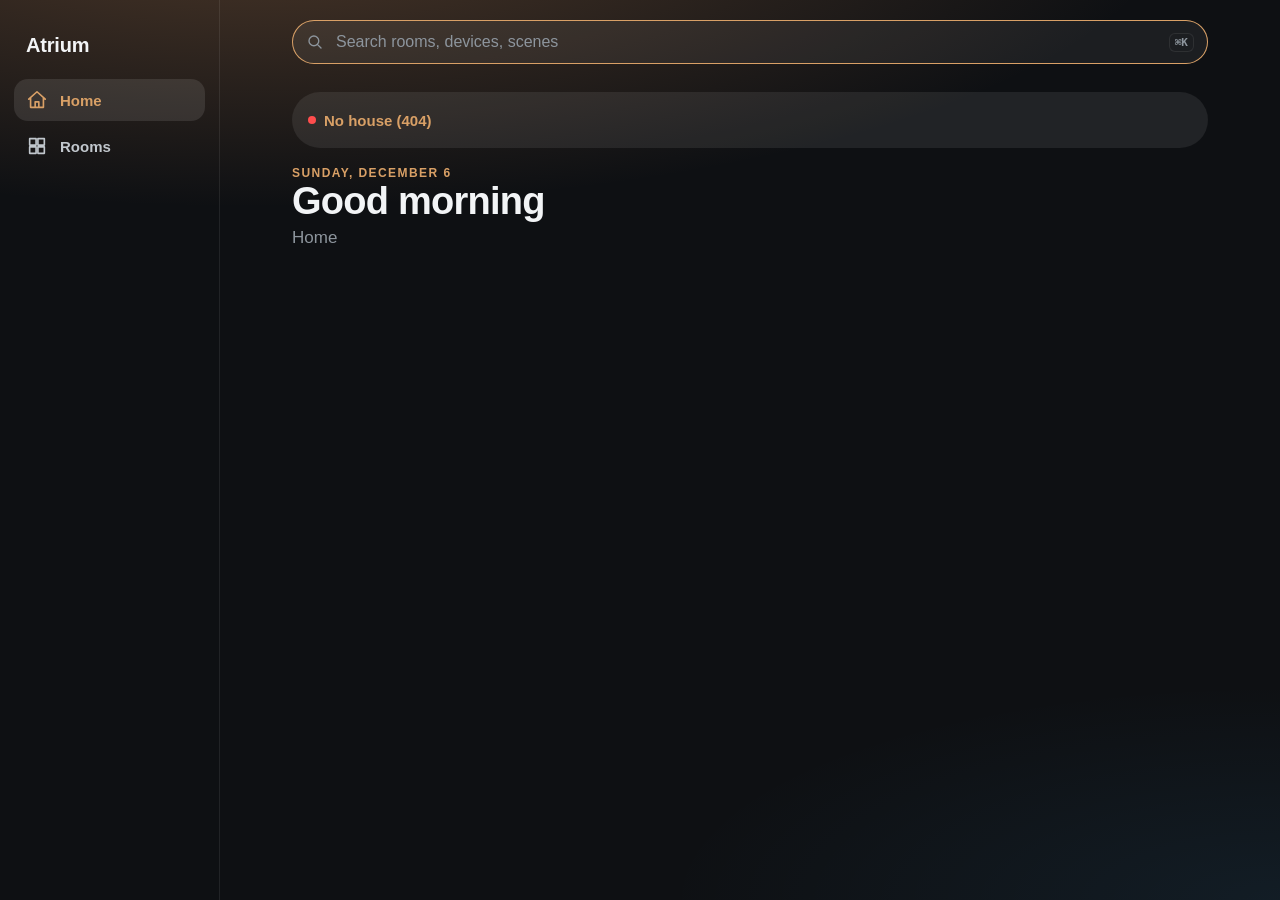
==== atrium/web/index.html @ 802d62e6 "Atrium add-on 0.9.46 (atrium@e080734)" ====
<!doctype html>
<html lang="en">
  <head>
    <meta charset="UTF-8" />
    <meta name="viewport" content="width=device-width, initial-scale=1, viewport-fit=cover" />
    <title>Atrium</title>
    <meta name="theme-color" content="#0e1013" />
    <meta name="apple-mobile-web-app-capable" content="yes" />
    <script type="module" crossorigin src="./assets/app-CVqJvFMf.js"></script>
    <link rel="modulepreload" crossorigin href="./assets/Health-BAhv1OM5.js">
    <link rel="stylesheet" crossorigin href="./assets/Health-C3iXtx10.css">
  </head>
  <body>
    <div id="root"></div>
  </body>
</html>
---- atrium/web/assets/Health-C3iXtx10.css ----
:root{--amber:#d9a066;--amber-light:#f3d2a8;--amber-ink:#2b1a0a;--wood:#b47a4e;--heat:#ff8a3d;--cool:#45b4ff;--alert:#ff4d4d;--ok:#6fd39a;--solar:#ffd76a;--sky:#8fd0ff;--ink:#f2f4f6;--ink2:#c1c7cd;--ink3:#8d959d;--ground:#0e1013;--paper:#f4f1ec;--paper-ink:#1b1d21;--surface:#ffffff0f;--surface-2:#ffffff1a;--line:#ffffff14;--tile-radius:22px;--card-radius:26px;--tile-h:74px;--gap:12px;--font:-apple-system, BlinkMacSystemFont, "SF Pro Text", "Segoe UI", Roboto, Helvetica, Arial, sans-serif;--lightningcss-light: ;--lightningcss-dark:initial;color-scheme:dark}*{box-sizing:border-box}html,body,#root{min-height:100%;margin:0}body{font-family:var(--font);color:var(--ink);background:var(--ground);-webkit-font-smoothing:antialiased;-webkit-tap-highlight-color:transparent;overscroll-behavior-y:none}button{font:inherit;color:inherit;cursor:pointer;background:0 0;border:0;padding:0}a{color:inherit;text-decoration:none}.app{background:radial-gradient(120% 55% at 20% -10%, #b47a4e61, transparent 60%), radial-gradient(80% 40% at 100% 100%, #45b4ff14, transparent 60%), var(--ground);min-height:100dvh}.screen{max-width:720px;margin:0 auto;padding:18px 16px 110px}@media (width>=900px){.app{grid-template-columns:220px 1fr;display:grid}.screen{max-width:980px;padding:28px 32px 48px}}.tabs{z-index:10;-webkit-backdrop-filter:blur(24px)saturate(1.4);background:#1e2024c7;border-radius:40px;gap:2px;padding:6px;display:flex;position:fixed;bottom:14px;left:50%;transform:translate(-50%);box-shadow:0 10px 40px #00000073,inset 0 0 0 1px #ffffff14}.tab{width:66px;color:var(--ink2);border-radius:30px;flex-direction:column;align-items:center;gap:3px;padding:8px 0 6px;font-size:11px;font-weight:600;display:flex}.tab.on{color:var(--amber);background:#ffffff1a}.side{display:none}@media (width>=900px){.tabs{display:none}.side{border-right:1px solid var(--line);flex-direction:column;gap:4px;height:100dvh;padding:28px 14px;display:flex;position:sticky;top:0}.side .brand{letter-spacing:-.01em;flex-direction:column;gap:2px;padding:6px 12px 18px;font-size:20px;font-weight:700;display:flex}.side .brand small{color:var(--ink3);letter-spacing:.02em;font-size:12px;font-weight:600}.side .tab{border-radius:14px;flex-direction:row;justify-content:flex-start;gap:12px;width:auto;padding:10px 12px;font-size:15px}}h1{letter-spacing:-.02em;margin:6px 0 4px;font-size:34px;font-weight:800}h1.greeting{margin:2px 0 6px;font-size:38px;line-height:1.05}.eyebrow{color:var(--amber);letter-spacing:.12em;text-transform:uppercase;font-size:12px;font-weight:700}.sub{color:var(--ink3);font-size:17px}.section{margin-top:28px}.section-h{justify-content:space-between;align-items:baseline;margin:0 0 12px;display:flex}.section-h h2{letter-spacing:-.01em;margin:0;font-size:22px;font-weight:700}.section-h .right{color:var(--amber);font-size:15px;font-weight:600}.mono{font-variant-numeric:tabular-nums}.topbar{justify-content:space-between;align-items:center;margin-bottom:18px;display:flex}.pill{background:var(--surface);height:36px;color:var(--ink2);border-radius:18px;align-items:center;gap:8px;padding:0 14px;font-size:14px;font-weight:600;display:inline-flex}.pill .dot{background:var(--ok);border-radius:50%;width:8px;height:8px}.ok-dot.wait{background:var(--ink3)}.pill.off .dot{background:var(--alert)}.pill.demo .dot{background:var(--amber)}.pill.wait .dot{background:var(--ink3)}.round{background:var(--surface);width:40px;height:40px;color:var(--ink2);border-radius:50%;justify-content:center;align-items:center;display:inline-flex}.hero{justify-content:space-between;align-items:flex-start;gap:16px;display:flex}.weather{text-align:right;color:var(--ink3);font-size:15px}.weather .deg{color:var(--ink);justify-content:flex-end;align-items:center;gap:8px;margin-bottom:4px;font-size:44px;font-weight:300;line-height:1;display:flex}.stats{gap:var(--gap);grid-template-columns:1fr 1fr;margin-top:26px;display:grid}@media (width>=900px){.stats{grid-template-columns:repeat(4,1fr)}}.stat{background:var(--surface);border-radius:var(--card-radius);min-height:96px;box-shadow:inset 0 0 0 1px var(--line);flex-direction:column;justify-content:space-between;padding:18px;display:flex}.stat .v{letter-spacing:-.01em;align-items:center;gap:8px;font-size:26px;font-weight:700;display:flex}.stat .l{color:var(--ink3);font-size:15px}.stat.quiet .v{color:var(--ink3)}.faces{display:flex}.face{width:34px;height:34px;box-shadow:0 0 0 2px var(--ground);color:var(--ink2);background:#2a2d31;border-radius:50%;justify-content:center;align-items:center;margin-right:-8px;font-size:15px;font-weight:700;display:inline-flex}.face.home{background:var(--amber);color:var(--amber-ink)}.chips{scrollbar-width:none;gap:10px;padding-bottom:4px;display:flex;overflow-x:auto}.chips::-webkit-scrollbar{display:none}.chip{background:var(--surface);white-space:nowrap;border-radius:24px;flex:none;align-items:center;gap:10px;height:48px;padding:0 18px;font-size:17px;font-weight:500;transition:transform .15s,background .2s;display:inline-flex}.chip:active{transform:scale(.96)}.chip.lit{color:var(--amber);background:#d9a06638}.list{background:var(--surface);border-radius:var(--card-radius);box-shadow:inset 0 0 0 1px var(--line);overflow:hidden}.row{align-items:center;gap:14px;padding:12px 16px;display:flex}.row+.row{border-top:1px solid var(--line)}.row .ico{background:linear-gradient(135deg, var(--amber-light), var(--amber));width:40px;height:40px;color:var(--amber-ink);border-radius:50%;justify-content:center;align-items:center;display:inline-flex}.row .t{text-align:left;flex:1;min-width:0}.row .t b{font-size:17px;font-weight:600;display:block}.row .t span{color:var(--ink3);font-size:14px}.off{height:36px;color:var(--amber);background:#d9a06624;border-radius:18px;padding:0 16px;font-size:15px;font-weight:600}.grid{gap:var(--gap);grid-template-columns:1fr 1fr;display:grid}@media (width>=900px){.grid{grid-template-columns:repeat(3,1fr)}}@media (width>=1200px){.grid{grid-template-columns:repeat(4,1fr)}}.room{border-radius:var(--card-radius);background:var(--surface);min-height:128px;box-shadow:inset 0 0 0 1px var(--line);text-align:left;flex-direction:column;justify-content:space-between;padding:16px;transition:transform .15s;display:flex;position:relative}.room:active{transform:scale(.97)}.room.lit{background:linear-gradient(160deg,#d9a06642,#d9a0661a);box-shadow:inset 0 0 0 1px #d9a06659}.room .ico{background:var(--surface-2);width:44px;height:44px;color:var(--ink2);border-radius:50%;justify-content:center;align-items:center;display:inline-flex}.room.lit .ico{background:linear-gradient(135deg, var(--amber-light), var(--amber));color:var(--amber-ink)}.room .temp{color:var(--ink2);font-size:17px;position:absolute;top:16px;right:16px}.room b{margin-top:14px;font-size:19px;font-weight:600;display:block}.room span{color:var(--ink3);font-size:15px}.room.lit span{color:var(--amber)}.floor-h{justify-content:space-between;align-items:baseline;margin:26px 0 12px;display:flex}.floor-h h2{margin:0;font-size:24px;font-weight:700}.floor-h span{color:var(--amber);font-size:17px}.readouts{align-items:center;gap:10px;margin:10px 0 6px;display:flex}.readout{height:34px;color:var(--ink2);background:#ffffff12;border-radius:17px;align-items:center;gap:6px;padding:0 12px;font-size:14px;font-weight:500;display:inline-flex}.readout .heat{color:var(--heat)}.readout .cool{color:var(--cool)}.readout .amber{color:var(--amber)}.readout .dim{color:var(--ink3)}.readouts .off{margin-left:auto}.tiles{gap:var(--gap);grid-template-columns:1fr 1fr;display:grid}@media (width>=900px){.tiles{grid-template-columns:repeat(3,1fr)}}@media (width>=1200px){.tiles{grid-template-columns:repeat(4,1fr)}}.tile{min-height:var(--tile-h);border-radius:var(--tile-radius);background:var(--surface);box-shadow:inset 0 0 0 1px var(--line);text-align:left;-webkit-user-select:none;user-select:none;align-items:center;gap:12px;padding:10px 12px;transition:transform .15s,background .25s;display:flex;position:relative;overflow:hidden}.tile:active{transform:scale(.97)}.tile .fill{width:var(--level,0%);pointer-events:none;background:#ffffff1f;position:absolute;inset:0}.tile .g{background:var(--surface-2);width:42px;height:42px;color:var(--ink2);border-radius:50%;flex:none;justify-content:center;align-items:center;display:inline-flex;position:relative}.tile .t{min-width:0;position:relative}.tile .t b{font-size:16px;font-weight:600;line-height:1.2;display:block}.tile .t span{color:var(--ink3);margin-top:2px;font-size:14px;display:block}.tile.on.light{background:linear-gradient(135deg, var(--amber-light), var(--amber));color:var(--amber-ink);box-shadow:none}.tile.on.light .g{color:var(--amber-ink);background:#0000001a}.tile.on.light .t span{color:#2b1a0ab3}.tile.on.daylight{background:var(--paper);color:var(--paper-ink);box-shadow:none}.tile.on.daylight .g{color:var(--paper-ink);background:#00000014}.tile.on.daylight .t span{color:#1b1d2199}.tile.on.heat{background:linear-gradient(#ff8a3d5c,#ff8a3d29)}.tile.on.heat .g{color:var(--heat)}.tile.on.cool{background:linear-gradient(#45b4ff57,#45b4ff29)}.tile.on.cool .g{color:var(--cool)}.tile.on.sound{background:linear-gradient(#8fd0ff4d,#8fd0ff1f)}.tile.on.sound .g{color:var(--sky)}.tile.on.secure{background:#ff4d4d3d}.tile.on.secure .g{color:var(--alert)}.tile.on.power{background:linear-gradient(135deg,#b47a4e8c,#b47a4e4d)}.tile.on.power .g{color:var(--amber-light)}.tile .more{background:#0000001f;border-radius:50%;flex:none;justify-content:center;align-items:center;width:34px;height:34px;margin-left:auto;display:inline-flex;position:relative}.sheet-bg{-webkit-backdrop-filter:blur(6px);backdrop-filter:blur(6px);z-index:20;background:#00000080;justify-content:center;align-items:flex-end;display:flex;position:fixed;inset:0}@media (width>=900px){.sheet-bg{align-items:center}}.sheet{width:100%;max-width:480px;box-shadow:inset 0 0 0 1px var(--line);background:#1c1e22eb;border-radius:28px 28px 0 0;padding:22px 22px 36px}@media (width>=900px){.sheet{border-radius:28px;padding-bottom:22px}}.sheet h3{margin:0 0 4px;font-size:22px}.sheet .sub{margin-bottom:18px}.slider{background:var(--surface);cursor:pointer;touch-action:none;border-radius:18px;width:100%;height:56px;position:relative;overflow:hidden}.slider .lvl{width:var(--level,0%);background:linear-gradient(90deg, var(--amber-light), var(--amber));position:absolute;inset:0}.slider .val{mix-blend-mode:difference;align-items:center;padding:0 18px;font-size:18px;font-weight:700;display:flex;position:absolute;inset:0}.thermo{justify-content:space-between;align-items:center;gap:16px;margin-top:8px;display:flex}.thermo .big{letter-spacing:-.02em;font-size:56px;font-weight:300}.thermo .bump{background:var(--surface-2);border-radius:50%;width:56px;height:56px;font-size:28px}.empty{color:var(--ink3);text-align:center;padding:40px 0}.problem{color:var(--alert);font-size:14px}.back{color:var(--amber);align-items:center;gap:4px;margin-bottom:8px;font-size:17px;font-weight:600;display:inline-flex}.card{background:var(--surface);border-radius:var(--card-radius);box-shadow:inset 0 0 0 1px var(--line);padding:18px}.row-card{align-items:center;gap:14px;display:flex}.row-card b{font-size:16px;display:block}.row-card span{color:var(--ink3);font-size:14px}.row-card.update{text-align:left}.row-card.update>div{flex:1;min-width:0}.row-card.update .btn{cursor:pointer;border:0;border-radius:20px;flex:none;height:40px;padding:0 18px;font-size:14px}.ok-dot{background:var(--ok);border-radius:50%;width:12px;height:12px;box-shadow:0 0 0 4px #6fd39a33}.alarm .alarm-h{color:var(--ink2);align-items:center;gap:14px;margin-bottom:14px;display:flex}.alarm .alarm-h .l{color:var(--ink3);font-size:14px;display:block}.alarm .alarm-h b{color:var(--ink);font-size:24px;font-weight:600}.alarm.armed .alarm-h{color:var(--amber)}.alarm.bad{background:#ff4d4d33}.alarm.bad .alarm-h{color:var(--alert)}.modes{gap:10px;display:flex}.mode{background:var(--surface-2);border-radius:23px;flex:1;justify-content:center;align-items:center;gap:8px;height:46px;font-size:16px;font-weight:600;display:inline-flex}.mode.on{background:var(--amber);color:var(--amber-ink)}.cams{gap:var(--gap);grid-template-columns:1fr 1fr;display:grid}@media (width>=900px){.cams{grid-template-columns:repeat(3,1fr)}}.cam{aspect-ratio:16/10;border-radius:var(--card-radius);box-shadow:inset 0 0 0 1px var(--line);background:linear-gradient(160deg,#1d2a30,#141a22);position:relative;overflow:hidden}.cam img{object-fit:cover;width:100%;height:100%;display:block}.cam-empty{color:#ffffff40;justify-content:center;align-items:center;display:flex;position:absolute;inset:0}.cam-name{background:#0000008c;border-radius:12px;padding:4px 10px;font-size:14px;font-weight:600;position:absolute;bottom:10px;left:10px}.flow-card{padding:0}.flow{justify-content:center;align-items:flex-start;padding:20px 12px;display:flex}.flow-note{text-align:center;color:var(--ink3);padding:0 16px 14px;font-size:13px;line-height:1.5}.node{flex-direction:column;align-items:center;gap:8px;min-width:84px;display:flex}.node b{font-size:17px}.node span:last-child{color:var(--ink3);font-size:13px}.node .ring{border-radius:50%;justify-content:center;align-items:center;width:62px;height:62px;display:inline-flex}.node.solar .ring{color:var(--solar);background:#ffd76a29;box-shadow:inset 0 0 0 1.5px #ffd76a73}.node.home .ring{color:var(--amber);background:#d9a06629;box-shadow:inset 0 0 0 1.5px #d9a06673}.node.sky .ring{color:var(--sky);background:#8fd0ff29;box-shadow:inset 0 0 0 1.5px #8fd0ff73}.node.ok .ring{color:var(--ok);background:#6fd39a29;box-shadow:inset 0 0 0 1.5px #6fd39a73}.node.quiet .ring{color:var(--ink3);box-shadow:inset 0 0 0 1.5px var(--line);background:#ffffff0d}.link{text-align:center;letter-spacing:2px;opacity:.2;flex:1;margin-top:20px;font-weight:800}.link.on{opacity:.7}.link.rev{transform:scaleX(-1)}.link.solar{color:var(--solar)}.link.sky{color:var(--sky)}.link.ok{color:var(--ok)}.stat .v small{color:var(--ink3);font-size:14px;font-weight:500}.bar+.bar{margin-top:14px}.bar-h{justify-content:space-between;margin-bottom:6px;font-size:15px;display:flex}.bar-h b{color:var(--ink2);font-weight:500}.bar-t{background:#ffffff14;border-radius:3px;height:6px;overflow:hidden}.bar-t span{background:linear-gradient(90deg, var(--amber), var(--amber-light));border-radius:3px;height:100%;transition:width .5s;display:block}.water{align-items:center;gap:22px;display:flex}.water b{font-size:17px;display:block}.water span{color:var(--ink3);font-size:13px}.speakers{gap:var(--gap);display:grid}@media (width>=900px){.speakers{grid-template-columns:1fr 1fr}}.speaker-top{align-items:center;gap:14px;display:flex}.art{background:var(--surface-2);object-fit:cover;width:64px;height:64px;color:var(--ink2);border-radius:14px;flex:none;justify-content:center;align-items:center;display:inline-flex}.speaker .t{flex:1;min-width:0}.speaker .t b{font-size:17px;display:block}.speaker .t span{color:var(--ink3);white-space:nowrap;text-overflow:ellipsis;font-size:14px;display:block;overflow:hidden}.speaker.playing{background:linear-gradient(180deg, #8fd0ff2e, var(--surface))}.speaker.playing .t span{color:var(--sky)}.play{background:var(--surface-2);border-radius:50%;flex:none;width:48px;height:48px;font-size:16px}.speaker.playing .play{background:var(--sky);color:var(--paper-ink)}.vol{color:var(--ink3);align-items:center;gap:12px;margin-top:16px;display:flex}.vol input{accent-color:var(--amber);flex:1}.vol .mono{text-align:right;width:28px;font-size:13px}.setup-page{flex-direction:column;align-items:stretch;gap:22px;max-width:720px;margin:0 auto;padding:40px 24px 48px;display:flex}@media (width>=1100px){.setup-page{grid-template-columns:1fr 1fr;align-items:start;gap:24px 28px;max-width:1040px;display:grid}.setup-page .setup-brand,.setup-page .setup-note{grid-column:1/-1}}.setup-brand{flex-direction:column;align-items:center;gap:12px;display:flex}.setup-brand h1{letter-spacing:-.02em;margin:0;font-size:30px}.setup-brand .mark{width:72px;height:72px;color:var(--amber-ink);background:linear-gradient(160deg, var(--amber-light), var(--amber));border-radius:24px;justify-content:center;align-items:center;display:inline-flex}.setup-card{text-align:center;flex-direction:column;align-items:center;gap:14px;padding:26px 22px;display:flex}.setup-card h2{letter-spacing:-.01em;margin:0;font-size:22px}.setup-card p{color:var(--ink2);margin:0;font-size:16px;line-height:1.45}.setup-card p.dim{color:var(--ink3);font-size:14px}.setup-card .qr{background:#fff;border-radius:16px;width:240px;height:240px;padding:6px}.setup-card .address{background:var(--surface-2);-webkit-user-select:all;user-select:all;word-break:break-all;border-radius:12px;padding:10px 16px;font-family:ui-monospace,SF Mono,Menlo,monospace;font-size:17px}.setup-card code:not(.address){background:var(--surface-2);border-radius:6px;padding:1px 6px;font-family:ui-monospace,SF Mono,Menlo,monospace;font-size:.92em}.setup-note{color:var(--ink3);text-align:center;justify-content:center;align-items:center;gap:10px;margin:0;font-size:14px;line-height:1.45;display:flex}.spin{border:2px solid var(--ink3);border-top-color:#0000;border-radius:50%;width:14px;height:14px;animation:.9s linear infinite spin}@keyframes spin{to{transform:rotate(360deg)}}.btn{background:var(--amber);height:46px;color:var(--amber-ink);border-radius:23px;justify-content:center;align-items:center;padding:0 24px;font-size:16px;font-weight:600;text-decoration:none;display:inline-flex}.setup-card p.warn{color:var(--heat)}.setup-card .problems{text-align:left;color:var(--ink2);align-self:stretch;margin:0;padding-left:18px;font-size:14px;line-height:1.5}.setup-card .stale{text-align:left;align-self:stretch;font-size:14px}.setup-card .stale summary{cursor:pointer;color:var(--ink2)}.setup-card .stale p{margin:8px 0}.setup-card .stale code{font-family:ui-monospace,SF Mono,Menlo,monospace;font-size:13px}.setup-card p.ok{color:var(--ok)}.btn.busy{opacity:.6}.btn input{display:none}.setup-card.layout{text-align:left;align-items:stretch}.setup-card.layout h2,.setup-card.layout>p{text-align:center}.howto{color:var(--ink2);gap:10px;margin:4px 0 0;padding-left:20px;font-size:14px;line-height:1.45;display:grid}.howto b{color:var(--ink)}.howto em{color:var(--amber);font-style:normal}.howto code.cmd{color:var(--ink2);background:var(--surface-2);-webkit-user-select:all;user-select:all;word-break:break-all;border-radius:8px;margin-top:6px;padding:6px 10px;font-family:ui-monospace,SF Mono,Menlo,monospace;font-size:12.5px;display:block}.file{color:var(--ink3);flex-direction:column;gap:4px;font-size:13px;display:flex}.file code{color:var(--ink2);background:var(--surface-2);-webkit-user-select:all;user-select:all;word-break:break-all;border-radius:8px;padding:6px 10px;font-family:ui-monospace,SF Mono,Menlo,monospace;font-size:13px}.setup-card.layout .setup-actions{justify-content:center}.addon-list{flex-direction:column;gap:8px;margin:0;padding:0;list-style:none;display:flex}.addon-list li{background:var(--surface-2);color:var(--ink2);border-radius:12px;flex-wrap:wrap;align-items:baseline;gap:6px 12px;padding:10px 14px;font-size:14px;display:flex}.addon-list li b{color:var(--ink)}.addon-list li code{font-family:ui-monospace,SF Mono,Menlo,monospace;font-size:12.5px}.addon-list.pick li{padding:0}.addon-list.pick button{text-align:left;width:100%;color:var(--ink2);border-radius:12px;flex-direction:column;gap:3px;padding:10px 14px;font-size:14px;display:flex}.addon-list.pick button:hover{background:var(--surface-3,var(--surface))}.addon-list.pick button b{color:var(--ink);font-size:15px}.addon-pick,.addon-confirm{flex-direction:column;gap:12px;display:flex}.slug-form{gap:8px;display:flex}.slug-form input{background:var(--surface-2);min-width:0;height:46px;color:var(--ink);font:inherit;box-shadow:inset 0 0 0 1px var(--line);border:0;border-radius:12px;outline:0;flex:1;padding:0 14px;font-family:ui-monospace,SF Mono,Menlo,monospace;font-size:14px}.slug-form input:focus{box-shadow:inset 0 0 0 1px var(--amber)}.btn:disabled{opacity:.5}.btn.quiet{background:var(--surface-2);color:var(--ink)}.editor{flex-direction:column;gap:12px;display:flex}.editor-host{box-shadow:inset 0 0 0 1px var(--line);border-radius:12px;max-height:60vh;overflow:hidden}.editor-host .cm-editor{max-height:60vh;font-size:13px}.editor-host .cm-scroller{font-family:ui-monospace,SF Mono,Menlo,monospace}.copybox{margin-top:8px;position:relative}.copybox pre{white-space:pre-wrap;word-break:break-word;color:var(--ink2);background:var(--surface-2);-webkit-user-select:all;user-select:all;border-radius:10px;margin:0;padding:10px 64px 10px 12px;font-family:ui-monospace,SF Mono,Menlo,monospace;font-size:12.5px;line-height:1.45}.copyinline{vertical-align:middle;align-items:center;gap:6px;display:inline-flex}.copyinline code{background:var(--surface-2);-webkit-user-select:all;user-select:all;border-radius:6px;padding:2px 8px;font-family:ui-monospace,SF Mono,Menlo,monospace;font-size:12.5px}.copyinline .copy{background:var(--amber);height:22px;color:var(--amber-ink);border-radius:11px;padding:0 8px;font-size:11px;font-weight:600;position:static}.copybox .copy{background:var(--amber);height:26px;color:var(--amber-ink);border-radius:13px;padding:0 10px;font-size:12px;font-weight:600;position:absolute;top:8px;right:8px}.search{z-index:15;max-width:720px;margin:0 auto;padding:12px 16px 0;position:sticky;top:0}@media (width>=900px){.search{max-width:980px;padding:20px 32px 0}}.search-field{background:var(--surface);height:44px;box-shadow:inset 0 0 0 1px var(--line);color:var(--ink3);border-radius:22px;align-items:center;gap:10px;padding:0 14px;display:flex;position:relative}.search.open .search-field{box-shadow:inset 0 0 0 1px var(--amber)}.search-field input{min-width:0;color:var(--ink);font:inherit;background:0 0;border:0;outline:0;flex:1;font-size:16px}.search-field input::placeholder{color:var(--ink3)}.search-field kbd{color:var(--ink3);box-shadow:inset 0 0 0 1px var(--line);border-radius:6px;padding:4px 6px;font:600 11px/1 ui-monospace,monospace}.search-field .mic{background:var(--amber);width:34px;height:34px;color:var(--amber-ink);border-radius:50%;flex:none;justify-content:center;align-items:center;margin-right:-9px;display:inline-flex}.search-field .clear{width:24px;height:24px;color:var(--ink2);background:#ffffff14;border-radius:50%;justify-content:center;align-items:center;display:inline-flex}.search-results{-webkit-backdrop-filter:blur(12px);backdrop-filter:blur(12px);box-shadow:0 16px 48px #00000073, inset 0 0 0 1px var(--line);background:#1c1e22f5;border-radius:20px;margin-top:8px;position:absolute;left:16px;right:16px;overflow:hidden}@media (width>=900px){.search-results{left:32px;right:32px}}.search-empty{color:var(--ink3);padding:16px 18px}.hit{align-items:center;gap:8px;padding:6px 10px 6px 8px;display:flex}.hit+.hit{border-top:1px solid var(--line)}.hit.cur{background:#ffffff0f}.hit-main{text-align:left;border-radius:12px;flex:1;align-items:center;gap:12px;min-width:0;padding:6px;display:flex}.hit-ico{width:36px;height:36px;color:var(--ink2);background:#ffffff12;border-radius:10px;flex:none;justify-content:center;align-items:center;display:inline-flex}.hit-ico.k-room{background:linear-gradient(135deg, var(--amber-light), var(--amber));color:var(--amber-ink)}.hit-ico.k-scene{color:var(--amber)}.hit-t{min-width:0}.hit-t b{white-space:nowrap;text-overflow:ellipsis;font-size:16px;font-weight:600;display:block;overflow:hidden}.hit-t span{color:var(--ink3);font-size:13px}.hit-act{flex:none;align-items:center;gap:6px;padding-right:6px;display:inline-flex}.hit-act .go{color:var(--ink3);font-size:13px}.qc{height:32px;color:var(--amber);background:#d9a06624;border-radius:16px;padding:0 14px;font-size:14px;font-weight:600}.qc.round-qc{justify-content:center;align-items:center;width:32px;padding:0;display:inline-flex}.qc-thermo{align-items:center;gap:6px;font-weight:600;display:inline-flex}.bump.sm{width:30px;height:30px;font-size:18px}.sw{background:#ffffff24;border-radius:15px;width:48px;height:30px;transition:background .2s;position:relative}.sw span{background:#fff;border-radius:50%;width:24px;height:24px;transition:transform .2s;position:absolute;top:3px;left:3px}.sw.on{background:var(--amber)}.sw.on span{transform:translate(18px)}.cats{scrollbar-width:none;gap:10px;margin-top:22px;padding-bottom:4px;display:flex;overflow-x:auto}.cats::-webkit-scrollbar{display:none}.cat{background:var(--surface);height:56px;box-shadow:inset 0 0 0 1px var(--line);text-align:left;border-radius:18px;flex:none;align-items:center;gap:10px;padding:0 16px 0 10px;transition:transform .15s;display:inline-flex}.cat:active{transform:scale(.97)}.cat-ico{width:36px;height:36px;color:var(--ink2);background:#ffffff12;border-radius:12px;justify-content:center;align-items:center;display:inline-flex}.cat.on .cat-ico{background:linear-gradient(135deg, var(--amber-light), var(--amber));color:var(--amber-ink)}.cat-t b{font-size:14px;font-weight:600;line-height:1.15;display:block}.cat-t span{color:var(--ink3);font-size:13px}.cat.on .cat-t span{color:var(--amber)}.chip.quiet{color:var(--ink3);box-shadow:inset 0 0 0 1px var(--line);background:0 0}.chips.wrap{flex-wrap:wrap;overflow:visible}.sheet.wide{flex-direction:column;max-width:760px;max-height:86dvh;display:flex}.sheet-h{align-items:center;gap:12px;margin-bottom:14px;display:flex}.sheet-h h3{margin:0}.sheet-h .sub{color:var(--ink3);flex:1;margin:0}.sheet-h .round{width:34px;height:34px}.sheet-body{min-height:0;padding-bottom:8px;overflow-y:auto}.sheet-body .section{margin-top:14px}.sheet-body .section:first-child{margin-top:0}.sheet.wide .tiles{grid-template-columns:repeat(2,1fr)}@media (width>=900px){.sheet.wide .tiles{grid-template-columns:repeat(3,1fr)}}@media (width<=899px){.search-field kbd{display:none}}.cam{text-align:left;position:relative}.cam-empty{color:var(--ink3);flex-direction:column;justify-content:center;align-items:center;gap:6px;font-size:13px;display:flex}.cam-live{letter-spacing:.08em;color:#fff;background:#00000073;border-radius:6px;padding:4px 6px;font:700 10px/1 -apple-system,sans-serif;position:absolute;top:10px;right:10px}.cam-sheet{max-width:980px}.player{aspect-ratio:16/9;background:#000;border-radius:18px;position:relative;overflow:hidden}.player video{object-fit:contain;width:100%;height:100%;display:block}.player-msg{color:var(--ink2);text-align:center;justify-content:center;align-items:center;padding:20px;display:flex;position:absolute;inset:0}.player-msg.warn{color:var(--alert)}.clips{gap:10px;padding-bottom:6px;display:flex;overflow-x:auto}.clip{text-align:left;background:var(--surface);width:168px;box-shadow:inset 0 0 0 1px var(--line);border-radius:14px;flex:none;padding:6px}.clip.on{box-shadow:inset 0 0 0 2px var(--amber)}.clip img,.clip .cam-empty{aspect-ratio:16/9;object-fit:cover;background:#000;border-radius:10px;width:100%;display:block}.clip b{margin-top:6px;font-size:14px;display:block}.clip span{color:var(--ink3);font-size:12px}.segs{background:#ffffff0f;border-radius:14px;gap:4px;margin-top:18px;padding:4px;display:flex}.segs button{height:36px;color:var(--ink2);border-radius:10px;flex:1;font-size:14px;font-weight:600}.segs button.on{background:var(--amber);color:var(--amber-ink)}.thermo.off-mode{opacity:.5}.thermo.range{grid-template-columns:1fr 1fr;gap:12px;display:grid}.thermo .sp{border-radius:20px;flex-direction:column;align-items:center;gap:6px;padding:14px;display:flex}.thermo .sp span{letter-spacing:.08em;text-transform:uppercase;font-size:11px;font-weight:700}.thermo .sp.heat{background:#ff8a3d14}.thermo .sp.heat span{color:var(--heat)}.thermo .sp.cool{background:#45b4ff14}.thermo .sp.cool span{color:var(--cool)}.thermo .sp div{gap:10px;display:flex}.opts{flex-wrap:wrap;gap:10px;margin-top:12px;display:flex}.opt{color:var(--ink3);align-items:center;gap:8px;font-size:14px;display:inline-flex}.opt select{color:var(--ink);height:34px;font:inherit;background:#ffffff14;border:0;border-radius:10px;padding:0 10px}.card.ma{flex-direction:column;gap:12px;margin-bottom:18px;padding:16px;display:flex}.ma-h{align-items:center;gap:12px;display:flex}.ma-h b{color:var(--ink3);flex:none;font-size:14px}.chip.sm{height:34px;padding:0 14px;font-size:14px}.ma-move{flex-wrap:wrap;gap:8px;display:flex}.ma-search{height:40px}.ma-note{color:var(--amber);font-size:14px}.ma-group h4{color:var(--ink3);text-transform:uppercase;letter-spacing:.06em;margin:4px 0 6px;font-size:13px;font-weight:600}.ma-item{text-align:left;width:100%;color:var(--ink3);border-radius:12px;align-items:center;gap:12px;padding:8px 6px;display:flex}.ma-item:hover{background:#ffffff0d}.ma-art{background:#ffffff12;border-radius:8px;flex:none;justify-content:center;align-items:center;width:40px;height:40px;display:inline-flex;overflow:hidden}.ma-art img{object-fit:cover;width:100%;height:100%}.ma-t{flex:1;min-width:0}.ma-t b{color:var(--ink);white-space:nowrap;text-overflow:ellipsis;font-size:15px;font-weight:600;display:block;overflow:hidden}.ma-t span{font-size:13px}.debug-line{color:var(--ink3);align-items:center;gap:8px;margin-top:36px;font-size:13px;display:flex}.debug-line b{color:var(--ink2);font-weight:600}.debug-line button{color:var(--amber);font-size:13px;font-weight:600}.sheet.remote{flex-direction:column;gap:18px;max-width:440px;max-height:92dvh;display:flex;overflow-y:auto}.readouts{flex-wrap:wrap;gap:6px;margin-top:8px;display:flex}.readout{background:var(--surface-2);height:24px;color:var(--ink2);font-variant-numeric:tabular-nums;border-radius:12px;align-items:center;gap:4px;padding:0 8px;font-size:12px;font-weight:500;display:inline-flex}.remote-h{justify-content:space-between;align-items:flex-start;gap:12px;display:flex}.remote-h h3{margin:0}.remote-h .sub{margin:2px 0 0;font-size:15px}.remote-h .sub.ok{color:var(--ok)}.rk{width:56px;height:56px;color:var(--ink);background:#ffffff14;border-radius:28px;justify-content:center;align-items:center;transition:transform .12s,background .2s;display:inline-flex}.rk:active{transform:scale(.92)}.rk.lit{background:var(--amber);color:var(--amber-ink)}.rk.wide{width:106px}.rk.power{width:52px;height:52px;color:var(--ink2)}.rk.power.lit{color:var(--alert);background:#ff4d4d29}.rk-row{justify-content:center;gap:14px;display:flex}.dpad{width:236px;height:236px;box-shadow:inset 0 0 0 1px var(--line);background:#ffffff12;border-radius:50%;margin:0 auto;position:relative}.dpad .arrow{width:66px;height:66px;color:var(--ink);border-radius:50%;justify-content:center;align-items:center;display:inline-flex;position:absolute}.dpad .arrow:active{opacity:.8;transform:scale(.92)}.dpad .up{top:4px;left:85px}.dpad .down{bottom:4px;left:85px}.dpad .left{top:85px;left:4px}.dpad .right{top:85px;right:4px}.dpad .ok{background:var(--amber);width:84px;height:84px;color:var(--amber-ink);border-radius:50%;font-size:17px;font-weight:700;transition:transform .12s;position:absolute;top:76px;left:76px}.dpad .ok:active{transform:scale(.94)}.pill{background:#ffffff14;border-radius:28px;flex:1;align-items:center;height:56px;display:flex}.pill .pk{height:56px;color:var(--ink);border-radius:28px;flex:1;justify-content:center;align-items:center;display:inline-flex}.pill .pk:active{opacity:.8;transform:scale(.92)}.pill .pl{color:var(--ink3);padding-left:14px;font-size:12px;font-weight:700}.slider.thin{border-radius:14px;height:44px}.slider.thin .val{font-size:15px}.rbtns{grid-template-columns:1fr 1fr;gap:10px;display:grid}.rb{height:48px;color:var(--ink);text-align:left;background:#ffffff14;border-radius:16px;align-items:center;gap:8px;padding:0 14px;font-size:15px;font-weight:600;display:inline-flex}.rb .amber{color:var(--amber);flex:none}.rb:active{transform:scale(.96)}.numpad{grid-template-columns:repeat(3,1fr);gap:10px;display:grid}.rb.num{justify-content:center;height:50px;font-size:19px}.chips.inputs{margin:0}.chips.inputs .chip{height:40px;padding:0 16px;font-size:15px;font-weight:600}.chips.inputs .chip.lit{background:var(--amber);color:var(--amber-ink)}.section-h .right.muted{color:var(--ink3);text-transform:uppercase;letter-spacing:.04em;font-size:13px;font-weight:600}.card.tariff{flex-direction:column;gap:14px;display:flex}.tariff-top{justify-content:space-between;align-items:flex-start;gap:12px;display:flex}.tariff-top>div{flex-direction:column;gap:3px;display:flex}.tariff-top .big{letter-spacing:-.02em;font-size:34px;font-weight:700;line-height:1.05}.tariff-top span{color:var(--ink3);font-size:14px}.tariff-top .heading{text-align:right}.tariff-top .heading b{font-size:17px}.tier-bar{border-radius:4px;gap:2px;height:14px;display:flex;position:relative;overflow:hidden}.tier-bar span{opacity:.35;height:100%;display:block}.tier-bar i{background:var(--ink);border-radius:2px;width:3px;height:100%;margin-left:-1.5px;position:absolute;top:0}.sub.small{color:var(--ink2);font-size:14px}.chips{flex-wrap:wrap;gap:8px;display:flex}.chip{background:#ffffff0f;border-radius:10px;flex-direction:column;justify-content:center;gap:2px;height:40px;padding:0 10px;display:flex}.chip span{color:var(--ink3);font-size:11px}.chip b{font-size:14px}.sheet.ask{flex-direction:column;max-height:80vh;display:flex}.ask-log{flex-direction:column;flex:1;gap:10px;min-height:160px;padding:4px 0 12px;display:flex;overflow:auto}.ask-intro .chips{margin-top:10px}.chip-btn{height:34px;color:var(--ink);cursor:pointer;background:#ffffff14;border:0;border-radius:17px;padding:0 12px;font-size:14px;font-weight:500}.chip-btn:hover{background:#ffffff24}.bubble{white-space:pre-wrap;border-radius:18px;max-width:85%;padding:10px 14px;font-size:15px;line-height:1.4}.bubble.question{background:var(--amber);color:var(--amber-ink);align-self:flex-end}.bubble.answer{color:var(--ink);background:#ffffff14;align-self:flex-start}.bubble.failure{color:var(--ink);background:#ff4d4d2e;align-self:flex-start}.bubble .done{color:var(--ok);margin-top:4px;font-size:12px;font-weight:600;display:block}.ask-input{align-items:center;gap:10px;padding-top:10px;display:flex}.ask-input input{height:42px;color:var(--ink);background:#ffffff14;border:0;border-radius:21px;outline:none;flex:1;padding:0 16px;font-size:15px}.ask-input input:focus{box-shadow:inset 0 0 0 1px var(--amber)}.ask-input .send{background:var(--amber);width:42px;height:42px;color:var(--amber-ink);cursor:pointer;border:0;border-radius:21px;place-items:center;display:grid}.ask-input .send:disabled{opacity:.4;cursor:default}.bubble .hint{color:var(--ink3);margin-top:6px;font-size:12px;display:block}.ask-input .mic{width:42px;height:42px;color:var(--ink);cursor:pointer;background:#ffffff1a;border:0;border-radius:21px;flex:none;place-items:center;display:grid}.ask-input .mic.on{background:var(--amber);color:var(--amber-ink)}.bubble.hearing{opacity:.9;align-items:center;gap:10px;display:flex}.bubble .bars{align-items:center;gap:2.5px;height:18px;display:inline-flex}.bubble .bars i{background:var(--amber-ink);border-radius:2px;width:3px;height:6px;animation:.9s ease-in-out infinite bar}.bubble .bars i:nth-child(2){animation-delay:.15s}.bubble .bars i:nth-child(3){animation-delay:.3s}.bubble .bars i:nth-child(4){animation-delay:.45s}.bubble .bars i:nth-child(5){animation-delay:.6s}@keyframes bar{0%,to{height:5px}50%{height:17px}}.ask-bar{background:var(--surface);width:100%;height:44px;box-shadow:inset 0 0 0 1px var(--line);color:var(--ink2);font:inherit;cursor:pointer;border:0;border-radius:22px;align-items:center;gap:10px;margin:4px 0 18px;padding:0 5px 0 14px;font-size:15px;font-weight:500;display:flex}.ask-bar:hover{background:#ffffff1a}.ask-bar .lead{color:var(--amber);display:inline-flex}.ask-bar .go{background:var(--amber);width:34px;height:34px;color:var(--amber-ink);border-radius:17px;place-items:center;margin-left:auto;display:grid}.tags{flex-wrap:wrap;align-items:center;gap:8px;display:flex}.tag{height:30px;color:var(--ink2);white-space:nowrap;background:#ffffff12;border-radius:15px;align-items:center;gap:6px;padding:0 11px;font-size:14px;display:inline-flex}.tag i{color:var(--ink3);font-style:normal}.tag b{color:var(--ink);font-weight:600}.tag.ok{color:var(--ok)}.tag.heat{color:var(--heat)}.tag.cool{color:var(--cool)}.tag.alert{color:var(--alert);background:#ff4d4d24}.tag.quiet b{color:var(--ink3);font-weight:500}.tag.ok b,.tag.heat b,.tag.cool b,.tag.alert b{color:inherit}.acts{flex-wrap:wrap;gap:8px;display:flex}.act{min-height:40px;color:var(--ink);cursor:pointer;background:#ffffff14;border:0;border-radius:20px;justify-content:center;align-items:center;gap:8px;padding:0 16px;font-size:15px;font-weight:600;display:inline-flex}.act:hover{background:#ffffff24}.act:disabled{opacity:.45;cursor:default}.act.danger{color:var(--alert);background:#ff4d4d33}.act.quiet{color:var(--ink3);background:0 0}.acts-row{flex-wrap:wrap;align-items:center;gap:8px;display:flex}.sheet .acts{margin-top:16px}.sheet .list{margin-top:4px}.sheet .tiles{margin-top:12px}.kv{flex-direction:column;display:flex}.kv>div{justify-content:space-between;align-items:baseline;gap:16px;padding:10px 0;display:flex}.kv>div+div{border-top:1px solid var(--line)}.kv span{color:var(--ink3);font-size:15px}.kv b{text-align:right;overflow-wrap:anywhere;min-width:0;font-size:15px;font-weight:600}.kv b.ok{color:var(--ok)}.kv b.heat{color:var(--heat)}.kv b.quiet{color:var(--ink3);font-weight:500}.kv.boxed{background:var(--surface);border-radius:var(--card-radius);box-shadow:inset 0 0 0 1px var(--line);padding:4px 18px}.air-dot{background:var(--ink3);border-radius:50%;flex:none;width:8px;height:8px}.air-dot.good{background:var(--ok)}.air-dot.fair{background:var(--amber)}.air-dot.poor{background:var(--alert)}.card.stack{flex-direction:column;gap:14px;display:flex}.card.stack>.tiles{margin:0}.tile.locked{cursor:default}.tile.locked:active{transform:none}.tile .pin,.tile.nav .go{color:var(--ink3);flex:none;margin-left:auto;display:inline-flex;position:relative}.tile.nav .g{color:var(--amber)}.pool-h{align-items:center;gap:14px;display:flex}.pool-g{width:46px;height:46px;color:var(--cool);background:#45b4ff29;border-radius:50%;flex:none;justify-content:center;align-items:center;display:inline-flex}.pool-t{flex:1;min-width:0}.pool-t b{font-size:17px;display:block}.pool-t span{color:var(--ink3);font-size:14px}.pool-r{text-align:right}.pool-r b{font-size:22px;font-weight:600;display:block}.pool-r span{color:var(--ink3);font-size:13px}.panel-row .val{color:var(--ink2);text-align:right;font-size:16px;font-weight:600}.alerts{flex-direction:column;gap:10px;margin:12px 0 18px;display:flex}.alert-row{border-radius:var(--card-radius);background:var(--surface);box-shadow:inset 0 0 0 1px var(--line);align-items:center;gap:14px;padding:12px 14px;display:flex}.alert-row.warning{background:#ff8a3d24;box-shadow:inset 0 0 0 1px #ff8a3d59}.alert-row.critical{background:#ff4d4d2e;box-shadow:inset 0 0 0 1px #ff4d4d80}.alert-g{width:40px;height:40px;color:var(--ink2);background:#ffffff14;border-radius:50%;flex:none;justify-content:center;align-items:center;display:inline-flex}.alert-row.warning .alert-g,.alert-g.warn{color:var(--heat);background:#ff8a3d29}.alert-row.critical .alert-g{color:var(--alert);background:#ff4d4d2e}.alert-g.ok{color:var(--ok);background:#4ade8024}.alert-t{text-align:left;flex:1;min-width:0}.alert-t b{font-size:16px;font-weight:600;display:block}.alert-t span{color:var(--ink3);font-size:14px;display:block}.alert-cam{flex:none;width:92px}.alert-cam .cam{border-radius:12px}.alert-cam .cam-name,.alert-cam .cam-live{display:none}.alert-x{width:32px;height:32px;color:var(--ink3);border-radius:50%;flex:none;justify-content:center;align-items:center;display:inline-flex}.alert-x:hover{color:var(--ink);background:#ffffff14}.card.leaving{text-align:left;width:100%;color:inherit;cursor:pointer;font:inherit;border:0}.card.leaving>div{flex:1;min-width:0}.card.leaving .go{color:var(--ink3);display:inline-flex}.card.arriving .row-card>div{flex:1;min-width:0}.card.arriving+.card.leaving,.card.leaving+.card.arriving{margin-top:12px}.note{margin-top:14px}.cars{flex-direction:column;gap:16px;display:flex}.car-h{align-items:center;gap:14px;display:flex}.car-g{background:var(--surface-2);width:46px;height:46px;color:var(--ink2);border-radius:50%;flex:none;justify-content:center;align-items:center;display:inline-flex}.car-t{flex:1;min-width:0}.car-t b{font-size:18px;display:block}.car-t span,.car-t em{color:var(--ink3);font-size:14px;font-style:normal}.car-t em.ok{color:var(--ok)}.car-r{text-align:right}.car-r b{font-size:24px;font-weight:600}.car-r b.low{color:var(--heat)}.car-r .ok{color:var(--ok);vertical-align:-2px;margin-left:4px}.car-r>span{color:var(--ink3);font-size:13px;display:block}.car-bar{background:#ffffff1a;border-radius:3px;height:6px;position:relative}.car-bar span{background:var(--amber);border-radius:3px;position:absolute;top:0;bottom:0;left:0}.car-bar span.low{background:var(--heat)}.car-bar span.ok{background:var(--ok)}.car-bar i{background:var(--ink2);border-radius:1px;width:2px;position:absolute;top:-3px;bottom:-3px}.car-line{color:var(--ink2);align-items:center;gap:10px;font-size:15px;display:flex}.car-line svg{color:var(--ink3);flex:none}.car-line .end{color:var(--ink3);margin-left:auto}.row.agenda{align-items:stretch}.agenda-w{flex-direction:column;flex:none;justify-content:center;width:74px;display:flex}.agenda-w b{font-size:15px;font-weight:600}.agenda-w span{color:var(--ink3);font-size:13px}.agenda-bar{background:#ffffff29;border-radius:2px;flex:none;width:3px}.agenda-bar.on{background:var(--amber)}.row.due{background:#ff8a3d1a}.row .ico.done{color:var(--ok);background:#4ade8029}.row .ico.idle{background:var(--surface-2);color:var(--ink2)}.health-problems{color:var(--heat);margin:10px 0 0;padding-left:20px;font-size:14px}.health-problems li+li{margin-top:4px}.tiles.valves{margin-top:12px}.week-lines{flex-direction:column;gap:12px;padding:16px 18px;display:flex}.week-line{align-items:flex-start;gap:10px;font-size:16px;line-height:1.35;display:flex}.week-line svg{color:var(--ink3);flex:none;margin-top:2px}.week-line.warn svg{color:var(--heat)}.week-bars{align-items:flex-end;gap:8px;height:140px;padding:16px 18px 12px;display:flex}.week-bar{flex-direction:column;flex:1;justify-content:flex-end;align-items:center;gap:6px;height:100%;display:flex}.week-bar .fill{background:var(--ink3);border-radius:4px 4px 2px 2px;width:100%;max-width:28px;min-height:2px}.week-bar .fill.sky{background:var(--sky)}.week-bar .fill.solar{background:var(--solar)}.week-bar .fill.heat{background:var(--heat)}.week-bar b{color:var(--ink3);font-size:12px;font-weight:500}.ask-results{max-height:min(70vh,640px);overflow:auto}.ask-pane{padding:12px 16px 14px}.ask-pane-h{justify-content:space-between;align-items:center;margin-bottom:8px;display:flex}.ask-title{color:var(--amber);align-items:center;gap:6px;font-size:13px;font-weight:600;display:inline-flex}.ask-new{color:var(--amber);font:inherit;cursor:pointer;background:0 0;border:0;font-size:13px;font-weight:500}.ask-pane .ask-log{min-height:0;padding:0}.ask-turn{flex-direction:column;gap:6px;display:flex}.ask-steps{align-self:stretch}.ask-steps-h{color:var(--ink3);font:inherit;cursor:pointer;background:0 0;border:0;align-items:center;gap:6px;padding:2px 0;font-size:13px;font-weight:500;display:inline-flex}.ask-steps-h:disabled{cursor:default}.ask-steps-h .chev{font-size:15px;line-height:1;transition:transform .15s;display:inline-block}.ask-steps-h .chev.open{transform:rotate(90deg)}.ask-steps-list{border-left:2px solid #ffffff1f;flex-direction:column;gap:6px;margin:6px 0 2px 2px;padding-left:10px;display:flex}.ask-steps-list p{margin:0;font-size:13px;line-height:1.4}.ask-steps-list .thought{color:var(--ink3);white-space:pre-wrap}.ask-steps-list .tool{color:var(--ink2);align-items:center;gap:8px;display:flex}.ask-steps-list .tool .mark{border-radius:50%;flex:none;justify-content:center;align-items:center;width:16px;height:16px;font-size:10px;font-weight:700;display:inline-flex}.ask-steps-list .tool.done .mark{background:var(--ok);color:#0b1a10}.ask-steps-list .tool.failed .mark{background:var(--heat,#f59e0b);color:#1a1205}.ask-steps-list .tool.running .mark,.ask-steps-h .spin{border:2px solid #fff3;border-top-color:var(--ink2);border-radius:50%;animation:.8s linear infinite askspin}.ask-steps-h .spin{width:12px;height:12px}@keyframes askspin{to{transform:rotate(360deg)}}.search-field .mic.on{background:var(--amber)}.ask-pane-h{grid-template-columns:1fr auto 1fr;display:grid}.ask-pane-h .ask-title{justify-self:center}.ask-pane-h .ask-new:first-child{justify-self:start;align-items:center;gap:4px;display:inline-flex}.ask-pane-h .ask-new:last-child{justify-self:end;display:inline-flex}.ask-new:disabled{opacity:.35;cursor:default}.ask-turn.question{align-items:flex-end}.ask-turn.answer,.ask-turn.failure{align-items:flex-start}.ask-turn .bubble{max-width:85%}.ask-turn.question .bubble{border-bottom-right-radius:6px}.ask-turn.answer .bubble,.ask-turn.failure .bubble{border-bottom-left-radius:6px}.ask-stamp{color:var(--ink3);align-self:center;margin:8px 0 2px;font-size:11px;font-weight:600}.ask-divider{color:var(--ink3);align-self:stretch;align-items:center;gap:10px;margin:8px 0 2px;font-size:11px;font-weight:600;display:flex}.ask-divider:before,.ask-divider:after{content:"";background:var(--line);flex:1;height:1px}.receipt{color:var(--ink3);margin:-2px 4px 0 0;font-size:11px}.bubble.typing{gap:4px;padding:13px 14px;display:inline-flex}.bubble.typing i{background:var(--ink3);border-radius:50%;width:7px;height:7px;animation:1.2s ease-in-out infinite asktyping}.bubble.typing i:nth-child(2){animation-delay:.15s}.bubble.typing i:nth-child(3){animation-delay:.3s}@keyframes asktyping{0%,60%,to{opacity:.3;transform:translateY(0)}30%{opacity:1;transform:translateY(-3px)}}
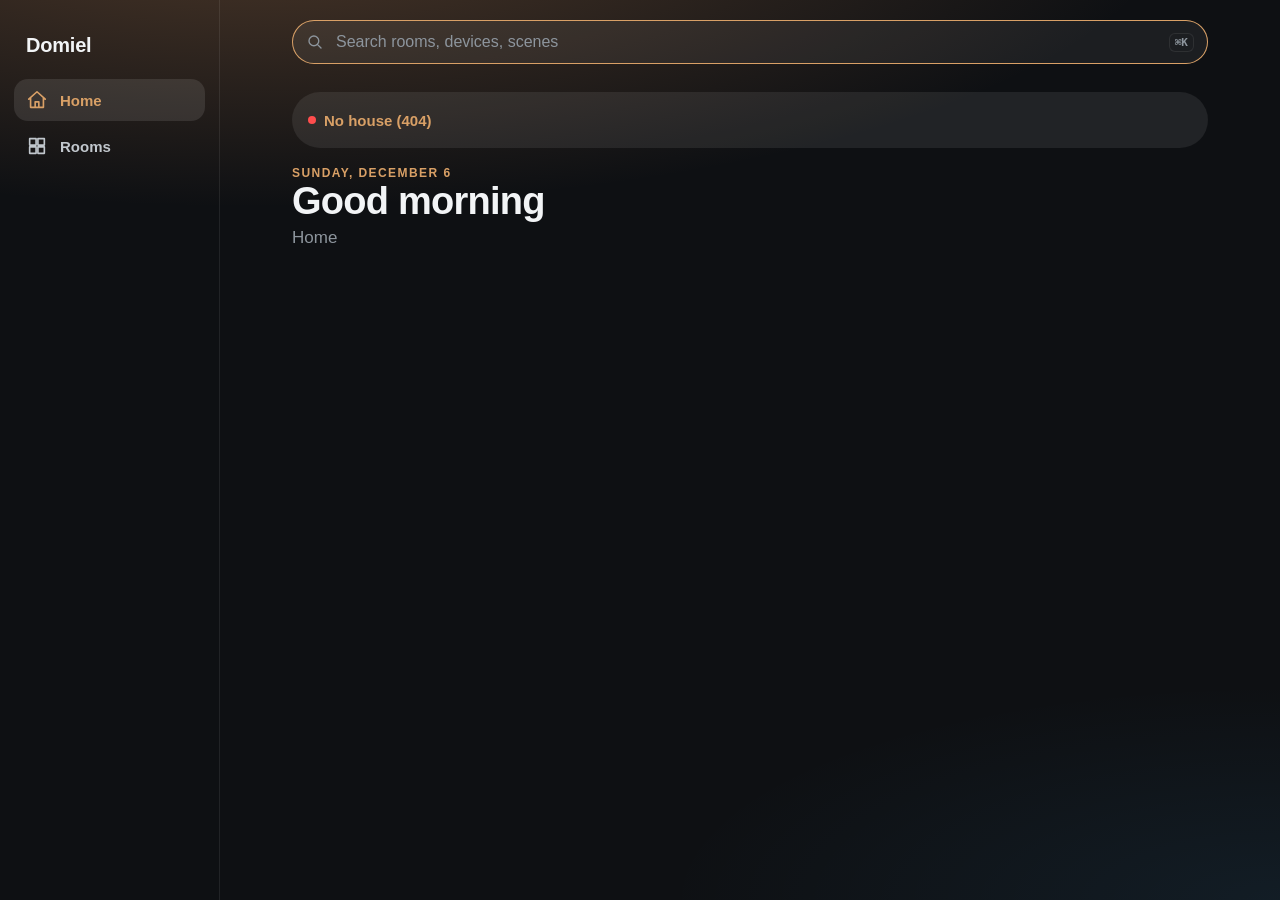
==== commit 30c6e8d9: "Domiel add-on 0.9.68 (atrium@704d159)" ====
--- a/atrium/web/index.html
+++ b/atrium/web/index.html
@@ -3,12 +3,12 @@
   <head>
     <meta charset="UTF-8" />
     <meta name="viewport" content="width=device-width, initial-scale=1, viewport-fit=cover" />
-    <title>Atrium</title>
+    <title>Domiel</title>
     <meta name="theme-color" content="#0e1013" />
     <meta name="apple-mobile-web-app-capable" content="yes" />
-    <script type="module" crossorigin src="./assets/app-CVqJvFMf.js"></script>
-    <link rel="modulepreload" crossorigin href="./assets/Health-BAhv1OM5.js">
-    <link rel="stylesheet" crossorigin href="./assets/Health-C3iXtx10.css">
+    <script type="module" crossorigin src="./assets/app-BIoKDuIt.js"></script>
+    <link rel="modulepreload" crossorigin href="./assets/Health-D2UQ9dGi.js">
+    <link rel="stylesheet" crossorigin href="./assets/Health-DtG-jdF2.css">
   </head>
   <body>
     <div id="root"></div>
--- a/atrium/web/assets/Health-DtG-jdF2.css
+++ b/atrium/web/assets/Health-DtG-jdF2.css
@@ -0,0 +1 @@
+:root{--amber:#d9a066;--amber-light:#f3d2a8;--amber-ink:#2b1a0a;--wood:#b47a4e;--heat:#ff8a3d;--cool:#45b4ff;--alert:#ff4d4d;--ok:#6fd39a;--solar:#ffd76a;--sky:#8fd0ff;--ink:#f2f4f6;--ink2:#c1c7cd;--ink3:#8d959d;--ground:#0e1013;--paper:#f4f1ec;--paper-ink:#1b1d21;--surface:#ffffff0f;--surface-2:#ffffff1a;--line:#ffffff14;--tile-radius:22px;--card-radius:26px;--tile-h:74px;--gap:12px;--font:-apple-system, BlinkMacSystemFont, "SF Pro Text", "Segoe UI", Roboto, Helvetica, Arial, sans-serif;--lightningcss-light: ;--lightningcss-dark:initial;color-scheme:dark}*{box-sizing:border-box}html,body,#root{min-height:100%;margin:0}body{font-family:var(--font);color:var(--ink);background:var(--ground);-webkit-font-smoothing:antialiased;-webkit-tap-highlight-color:transparent;overscroll-behavior-y:none}button{font:inherit;color:inherit;cursor:pointer;background:0 0;border:0;padding:0}a{color:inherit;text-decoration:none}.app{background:radial-gradient(120% 55% at 20% -10%, #b47a4e61, transparent 60%), radial-gradient(80% 40% at 100% 100%, #45b4ff14, transparent 60%), var(--ground);min-height:100dvh}.screen{max-width:720px;margin:0 auto;padding:18px 16px 110px}@media (width>=900px){.app{grid-template-columns:220px 1fr;display:grid}.screen{max-width:980px;padding:28px 32px 48px}}.tabs{z-index:10;-webkit-backdrop-filter:blur(24px)saturate(1.4);background:#1e2024c7;border-radius:40px;gap:2px;padding:6px;display:flex;position:fixed;bottom:14px;left:50%;transform:translate(-50%);box-shadow:0 10px 40px #00000073,inset 0 0 0 1px #ffffff14}.tab{width:66px;color:var(--ink2);border-radius:30px;flex-direction:column;align-items:center;gap:3px;padding:8px 0 6px;font-size:11px;font-weight:600;display:flex}.tab.on{color:var(--amber);background:#ffffff1a}.side{display:none}@media (width>=900px){.tabs{display:none}.side{border-right:1px solid var(--line);flex-direction:column;gap:4px;height:100dvh;padding:28px 14px;display:flex;position:sticky;top:0}.side .brand{letter-spacing:-.01em;flex-direction:column;gap:2px;padding:6px 12px 18px;font-size:20px;font-weight:700;display:flex}.side .brand small{color:var(--ink3);letter-spacing:.02em;font-size:12px;font-weight:600}.side .tab{border-radius:14px;flex-direction:row;justify-content:flex-start;gap:12px;width:auto;padding:10px 12px;font-size:15px}}h1{letter-spacing:-.02em;margin:6px 0 4px;font-size:34px;font-weight:800}h1.greeting{margin:2px 0 6px;font-size:38px;line-height:1.05}.eyebrow{color:var(--amber);letter-spacing:.12em;text-transform:uppercase;font-size:12px;font-weight:700}.sub{color:var(--ink3);font-size:17px}.section{margin-top:28px}.section-h{justify-content:space-between;align-items:baseline;margin:0 0 12px;display:flex}.section-h h2{letter-spacing:-.01em;margin:0;font-size:22px;font-weight:700}.section-h .right{color:var(--amber);font-size:15px;font-weight:600}.mono{font-variant-numeric:tabular-nums}.topbar{justify-content:space-between;align-items:center;margin-bottom:18px;display:flex}.pill{background:var(--surface);height:36px;color:var(--ink2);border-radius:18px;align-items:center;gap:8px;padding:0 14px;font-size:14px;font-weight:600;display:inline-flex}.pill .dot{background:var(--ok);border-radius:50%;width:8px;height:8px}.ok-dot.wait{background:var(--ink3)}.pill.off .dot{background:var(--alert)}.pill.demo .dot{background:var(--amber)}.pill.wait .dot{background:var(--ink3)}.round{background:var(--surface);width:40px;height:40px;color:var(--ink2);border-radius:50%;justify-content:center;align-items:center;display:inline-flex}.hero{justify-content:space-between;align-items:flex-start;gap:16px;display:flex}.weather{text-align:right;color:var(--ink3);font-size:15px}.weather .deg{color:var(--ink);justify-content:flex-end;align-items:center;gap:8px;margin-bottom:4px;font-size:44px;font-weight:300;line-height:1;display:flex}.stats{gap:var(--gap);grid-template-columns:1fr 1fr;margin-top:26px;display:grid}@media (width>=900px){.stats{grid-template-columns:repeat(4,1fr)}}.stat{background:var(--surface);border-radius:var(--card-radius);min-height:96px;box-shadow:inset 0 0 0 1px var(--line);flex-direction:column;justify-content:space-between;padding:18px;display:flex}.stat .v{letter-spacing:-.01em;align-items:center;gap:8px;font-size:26px;font-weight:700;display:flex}.stat .l{color:var(--ink3);font-size:15px}.stat.quiet .v{color:var(--ink3)}.faces{display:flex}.face{width:34px;height:34px;box-shadow:0 0 0 2px var(--ground);color:var(--ink2);background:#2a2d31;border-radius:50%;justify-content:center;align-items:center;margin-right:-8px;font-size:15px;font-weight:700;display:inline-flex}.face.home{background:var(--amber);color:var(--amber-ink)}.chips{scrollbar-width:none;gap:10px;padding-bottom:4px;display:flex;overflow-x:auto}.chips::-webkit-scrollbar{display:none}.chip{background:var(--surface);white-space:nowrap;border-radius:24px;flex:none;align-items:center;gap:10px;height:48px;padding:0 18px;font-size:17px;font-weight:500;transition:transform .15s,background .2s;display:inline-flex}.chip:active{transform:scale(.96)}.chip.lit{color:var(--amber);background:#d9a06638}.list{background:var(--surface);border-radius:var(--card-radius);box-shadow:inset 0 0 0 1px var(--line);overflow:hidden}.row{align-items:center;gap:14px;padding:12px 16px;display:flex}.row+.row{border-top:1px solid var(--line)}.row .ico{background:linear-gradient(135deg, var(--amber-light), var(--amber));width:40px;height:40px;color:var(--amber-ink);border-radius:50%;justify-content:center;align-items:center;display:inline-flex}.row .t{text-align:left;flex:1;min-width:0}.row .t b{font-size:17px;font-weight:600;display:block}.row .t span{color:var(--ink3);font-size:14px}.off{height:36px;color:var(--amber);background:#d9a06624;border-radius:18px;padding:0 16px;font-size:15px;font-weight:600}.grid{gap:var(--gap);grid-template-columns:1fr 1fr;display:grid}@media (width>=900px){.grid{grid-template-columns:repeat(3,1fr)}}@media (width>=1200px){.grid{grid-template-columns:repeat(4,1fr)}}.room{border-radius:var(--card-radius);background:var(--surface);min-height:128px;box-shadow:inset 0 0 0 1px var(--line);text-align:left;flex-direction:column;justify-content:space-between;padding:16px;transition:transform .15s;display:flex;position:relative}.room:active{transform:scale(.97)}.room.lit{background:linear-gradient(160deg,#d9a06642,#d9a0661a);box-shadow:inset 0 0 0 1px #d9a06659}.room .ico{background:var(--surface-2);width:44px;height:44px;color:var(--ink2);border-radius:50%;justify-content:center;align-items:center;display:inline-flex}.room.lit .ico{background:linear-gradient(135deg, var(--amber-light), var(--amber));color:var(--amber-ink)}.room .temp{color:var(--ink2);font-size:17px;position:absolute;top:16px;right:16px}.room b{margin-top:14px;font-size:19px;font-weight:600;display:block}.room span{color:var(--ink3);font-size:15px}.room.lit span{color:var(--amber)}.floor-h{justify-content:space-between;align-items:baseline;margin:26px 0 12px;display:flex}.floor-h h2{margin:0;font-size:24px;font-weight:700}.floor-h span{color:var(--amber);font-size:17px}.readouts{align-items:center;gap:10px;margin:10px 0 6px;display:flex}.readout{height:34px;color:var(--ink2);background:#ffffff12;border-radius:17px;align-items:center;gap:6px;padding:0 12px;font-size:14px;font-weight:500;display:inline-flex}.readout .heat{color:var(--heat)}.readout .cool{color:var(--cool)}.readout .amber{color:var(--amber)}.readout .dim{color:var(--ink3)}.readouts .off{margin-left:auto}.tiles{gap:var(--gap);grid-template-columns:1fr 1fr;display:grid}@media (width>=900px){.tiles{grid-template-columns:repeat(3,1fr)}}@media (width>=1200px){.tiles{grid-template-columns:repeat(4,1fr)}}.tile{min-height:var(--tile-h);border-radius:var(--tile-radius);background:var(--surface);box-shadow:inset 0 0 0 1px var(--line);text-align:left;-webkit-user-select:none;user-select:none;align-items:center;gap:12px;padding:10px 12px;transition:transform .15s,background .25s;display:flex;position:relative;overflow:hidden}.tile:active{transform:scale(.97)}.tile .fill{width:var(--level,0%);pointer-events:none;background:#ffffff1f;position:absolute;inset:0}.tile .g{background:var(--surface-2);width:42px;height:42px;color:var(--ink2);border-radius:50%;flex:none;justify-content:center;align-items:center;display:inline-flex;position:relative}.tile .t{min-width:0;position:relative}.tile .t b{font-size:16px;font-weight:600;line-height:1.2;display:block}.tile .t span{color:var(--ink3);margin-top:2px;font-size:14px;display:block}.tile.on.light{background:linear-gradient(135deg, var(--amber-light), var(--amber));color:var(--amber-ink);box-shadow:none}.tile.on.light .g{color:var(--amber-ink);background:#0000001a}.tile.on.light .t span{color:#2b1a0ab3}.tile.on.daylight{background:var(--paper);color:var(--paper-ink);box-shadow:none}.tile.on.daylight .g{color:var(--paper-ink);background:#00000014}.tile.on.daylight .t span{color:#1b1d2199}.tile.on.heat{background:linear-gradient(#ff8a3d5c,#ff8a3d29)}.tile.on.heat .g{color:var(--heat)}.tile.on.cool{background:linear-gradient(#45b4ff57,#45b4ff29)}.tile.on.cool .g{color:var(--cool)}.tile.on.sound{background:linear-gradient(#8fd0ff4d,#8fd0ff1f)}.tile.on.sound .g{color:var(--sky)}.tile.on.secure{background:#ff4d4d3d}.tile.on.secure .g{color:var(--alert)}.tile.on.power{background:linear-gradient(135deg,#b47a4e8c,#b47a4e4d)}.tile.on.power .g{color:var(--amber-light)}.tile .more{background:#0000001f;border-radius:50%;flex:none;justify-content:center;align-items:center;width:34px;height:34px;margin-left:auto;display:inline-flex;position:relative}.sheet-bg{-webkit-backdrop-filter:blur(6px);backdrop-filter:blur(6px);z-index:20;background:#00000080;justify-content:center;align-items:flex-end;display:flex;position:fixed;inset:0}@media (width>=900px){.sheet-bg{align-items:center}}.sheet{width:100%;max-width:480px;box-shadow:inset 0 0 0 1px var(--line);background:#1c1e22eb;border-radius:28px 28px 0 0;padding:22px 22px 36px}@media (width>=900px){.sheet{border-radius:28px;padding-bottom:22px}}.sheet h3{margin:0 0 4px;font-size:22px}.sheet .sub{margin-bottom:18px}.slider{background:var(--surface);cursor:pointer;touch-action:none;border-radius:18px;width:100%;height:56px;position:relative;overflow:hidden}.slider .lvl{width:var(--level,0%);background:linear-gradient(90deg, var(--amber-light), var(--amber));position:absolute;inset:0}.slider .val{mix-blend-mode:difference;align-items:center;padding:0 18px;font-size:18px;font-weight:700;display:flex;position:absolute;inset:0}.thermo{justify-content:space-between;align-items:center;gap:16px;margin-top:8px;display:flex}.thermo .big{letter-spacing:-.02em;font-size:56px;font-weight:300}.thermo .bump{background:var(--surface-2);border-radius:50%;width:56px;height:56px;font-size:28px}.empty{color:var(--ink3);text-align:center;padding:40px 0}.problem{color:var(--alert);font-size:14px}.back{color:var(--amber);align-items:center;gap:4px;margin-bottom:8px;font-size:17px;font-weight:600;display:inline-flex}.card{background:var(--surface);border-radius:var(--card-radius);box-shadow:inset 0 0 0 1px var(--line);padding:18px}.row-card{align-items:center;gap:14px;display:flex}.row-card b{font-size:16px;display:block}.row-card span{color:var(--ink3);font-size:14px}.row-card.update{text-align:left}.row-card.update>div{flex:1;min-width:0}.row-card.update .btn{cursor:pointer;border:0;border-radius:20px;flex:none;height:40px;padding:0 18px;font-size:14px}.ok-dot{background:var(--ok);border-radius:50%;width:12px;height:12px;box-shadow:0 0 0 4px #6fd39a33}.alarm .alarm-h{color:var(--ink2);align-items:center;gap:14px;margin-bottom:14px;display:flex}.alarm .alarm-h .l{color:var(--ink3);font-size:14px;display:block}.alarm .alarm-h b{color:var(--ink);font-size:24px;font-weight:600}.alarm.armed .alarm-h{color:var(--amber)}.alarm.bad{background:#ff4d4d33}.alarm.bad .alarm-h{color:var(--alert)}.modes{gap:10px;display:flex}.mode{background:var(--surface-2);border-radius:23px;flex:1;justify-content:center;align-items:center;gap:8px;height:46px;font-size:16px;font-weight:600;display:inline-flex}.mode.on{background:var(--amber);color:var(--amber-ink)}.cams{gap:var(--gap);grid-template-columns:1fr 1fr;display:grid}@media (width>=900px){.cams{grid-template-columns:repeat(3,1fr)}}.cam{aspect-ratio:16/10;border-radius:var(--card-radius);box-shadow:inset 0 0 0 1px var(--line);background:linear-gradient(160deg,#1d2a30,#141a22);position:relative;overflow:hidden}.cam img{object-fit:cover;width:100%;height:100%;display:block}.cam-empty{color:#ffffff40;justify-content:center;align-items:center;display:flex;position:absolute;inset:0}.cam-name{background:#0000008c;border-radius:12px;padding:4px 10px;font-size:14px;font-weight:600;position:absolute;bottom:10px;left:10px}.flow-card{padding:0}.flow{justify-content:center;align-items:flex-start;padding:20px 12px;display:flex}.flow-note{text-align:center;color:var(--ink3);padding:0 16px 14px;font-size:13px;line-height:1.5}.node{flex-direction:column;align-items:center;gap:8px;min-width:84px;display:flex}.node b{font-size:17px}.node span:last-child{color:var(--ink3);font-size:13px}.node .ring{border-radius:50%;justify-content:center;align-items:center;width:62px;height:62px;display:inline-flex}.node.solar .ring{color:var(--solar);background:#ffd76a29;box-shadow:inset 0 0 0 1.5px #ffd76a73}.node.home .ring{color:var(--amber);background:#d9a06629;box-shadow:inset 0 0 0 1.5px #d9a06673}.node.sky .ring{color:var(--sky);background:#8fd0ff29;box-shadow:inset 0 0 0 1.5px #8fd0ff73}.node.ok .ring{color:var(--ok);background:#6fd39a29;box-shadow:inset 0 0 0 1.5px #6fd39a73}.node.quiet .ring{color:var(--ink3);box-shadow:inset 0 0 0 1.5px var(--line);background:#ffffff0d}.link{text-align:center;letter-spacing:2px;opacity:.2;flex:1;margin-top:20px;font-weight:800}.link.on{opacity:.7}.link.rev{transform:scaleX(-1)}.link.solar{color:var(--solar)}.link.sky{color:var(--sky)}.link.ok{color:var(--ok)}.stat .v small{color:var(--ink3);font-size:14px;font-weight:500}.bar+.bar{margin-top:14px}.bar-h{justify-content:space-between;margin-bottom:6px;font-size:15px;display:flex}.bar-h b{color:var(--ink2);font-weight:500}.bar-t{background:#ffffff14;border-radius:3px;height:6px;overflow:hidden}.bar-t span{background:linear-gradient(90deg, var(--amber), var(--amber-light));border-radius:3px;height:100%;transition:width .5s;display:block}.water{align-items:center;gap:22px;display:flex}.water b{font-size:17px;display:block}.water span{color:var(--ink3);font-size:13px}.speakers{gap:var(--gap);display:grid}@media (width>=900px){.speakers{grid-template-columns:1fr 1fr}}.speaker-top{align-items:center;gap:14px;display:flex}.art{background:var(--surface-2);object-fit:cover;width:64px;height:64px;color:var(--ink2);border-radius:14px;flex:none;justify-content:center;align-items:center;display:inline-flex}.speaker .t{flex:1;min-width:0}.speaker .t b{font-size:17px;display:block}.speaker .t span{color:var(--ink3);white-space:nowrap;text-overflow:ellipsis;font-size:14px;display:block;overflow:hidden}.speaker.playing{background:linear-gradient(180deg, #8fd0ff2e, var(--surface))}.speaker.playing .t span{color:var(--sky)}.play{background:var(--surface-2);border-radius:50%;flex:none;width:48px;height:48px;font-size:16px}.speaker.playing .play{background:var(--sky);color:var(--paper-ink)}.vol{color:var(--ink3);align-items:center;gap:12px;margin-top:16px;display:flex}.vol input{accent-color:var(--amber);flex:1}.vol .mono{text-align:right;width:28px;font-size:13px}.setup-page{flex-direction:column;align-items:stretch;gap:22px;max-width:720px;margin:0 auto;padding:40px 24px 48px;display:flex}@media (width>=1100px){.setup-page{grid-template-columns:1fr 1fr;align-items:start;gap:24px 28px;max-width:1040px;display:grid}.setup-page .setup-brand,.setup-page .setup-note{grid-column:1/-1}}.setup-brand{flex-direction:column;align-items:center;gap:12px;display:flex}.setup-brand h1{letter-spacing:-.02em;margin:0;font-size:30px}.setup-brand .mark{width:72px;height:72px;color:var(--amber-ink);background:linear-gradient(160deg, var(--amber-light), var(--amber));border-radius:24px;justify-content:center;align-items:center;display:inline-flex}.setup-card{text-align:center;flex-direction:column;align-items:center;gap:14px;padding:26px 22px;display:flex}.setup-card h2{letter-spacing:-.01em;margin:0;font-size:22px}.setup-card p{color:var(--ink2);margin:0;font-size:16px;line-height:1.45}.setup-card p.dim{color:var(--ink3);font-size:14px}.setup-card .qr{background:#fff;border-radius:16px;width:240px;height:240px;padding:6px}.setup-card .address{background:var(--surface-2);-webkit-user-select:all;user-select:all;word-break:break-all;border-radius:12px;padding:10px 16px;font-family:ui-monospace,SF Mono,Menlo,monospace;font-size:17px}.setup-card code:not(.address){background:var(--surface-2);border-radius:6px;padding:1px 6px;font-family:ui-monospace,SF Mono,Menlo,monospace;font-size:.92em}.setup-note{color:var(--ink3);text-align:center;justify-content:center;align-items:center;gap:10px;margin:0;font-size:14px;line-height:1.45;display:flex}.spin{border:2px solid var(--ink3);border-top-color:#0000;border-radius:50%;width:14px;height:14px;animation:.9s linear infinite spin}@keyframes spin{to{transform:rotate(360deg)}}.btn{background:var(--amber);height:46px;color:var(--amber-ink);border-radius:23px;justify-content:center;align-items:center;padding:0 24px;font-size:16px;font-weight:600;text-decoration:none;display:inline-flex}.setup-card p.warn{color:var(--heat)}.setup-card .problems{text-align:left;color:var(--ink2);align-self:stretch;margin:0;padding-left:18px;font-size:14px;line-height:1.5}.setup-card .stale{text-align:left;align-self:stretch;font-size:14px}.setup-card .stale summary{cursor:pointer;color:var(--ink2)}.setup-card .stale p{margin:8px 0}.setup-card .stale code{font-family:ui-monospace,SF Mono,Menlo,monospace;font-size:13px}.setup-card p.ok{color:var(--ok)}.btn.busy{opacity:.6}.btn input{display:none}.setup-card.layout{text-align:left;align-items:stretch}.setup-card.layout h2,.setup-card.layout>p{text-align:center}.howto{color:var(--ink2);gap:10px;margin:4px 0 0;padding-left:20px;font-size:14px;line-height:1.45;display:grid}.howto b{color:var(--ink)}.howto em{color:var(--amber);font-style:normal}.howto code.cmd{color:var(--ink2);background:var(--surface-2);-webkit-user-select:all;user-select:all;word-break:break-all;border-radius:8px;margin-top:6px;padding:6px 10px;font-family:ui-monospace,SF Mono,Menlo,monospace;font-size:12.5px;display:block}.file{color:var(--ink3);flex-direction:column;gap:4px;font-size:13px;display:flex}.file code{color:var(--ink2);background:var(--surface-2);-webkit-user-select:all;user-select:all;word-break:break-all;border-radius:8px;padding:6px 10px;font-family:ui-monospace,SF Mono,Menlo,monospace;font-size:13px}.setup-card.layout .setup-actions{justify-content:center}.addon-list{flex-direction:column;gap:8px;margin:0;padding:0;list-style:none;display:flex}.addon-list li{background:var(--surface-2);color:var(--ink2);border-radius:12px;flex-wrap:wrap;align-items:baseline;gap:6px 12px;padding:10px 14px;font-size:14px;display:flex}.addon-list li b{color:var(--ink)}.addon-list li code{font-family:ui-monospace,SF Mono,Menlo,monospace;font-size:12.5px}.addon-list.pick li{padding:0}.addon-list.pick button{text-align:left;width:100%;color:var(--ink2);border-radius:12px;flex-direction:column;gap:3px;padding:10px 14px;font-size:14px;display:flex}.addon-list.pick button:hover{background:var(--surface-3,var(--surface))}.addon-list.pick button b{color:var(--ink);font-size:15px}.addon-pick,.addon-confirm{flex-direction:column;gap:12px;display:flex}.slug-form{gap:8px;display:flex}.slug-form input{background:var(--surface-2);min-width:0;height:46px;color:var(--ink);font:inherit;box-shadow:inset 0 0 0 1px var(--line);border:0;border-radius:12px;outline:0;flex:1;padding:0 14px;font-family:ui-monospace,SF Mono,Menlo,monospace;font-size:14px}.slug-form input:focus{box-shadow:inset 0 0 0 1px var(--amber)}.btn:disabled{opacity:.5}.btn.quiet{background:var(--surface-2);color:var(--ink)}.editor{flex-direction:column;gap:12px;display:flex}.editor-host{box-shadow:inset 0 0 0 1px var(--line);border-radius:12px;max-height:60vh;overflow:hidden}.editor-host .cm-editor{max-height:60vh;font-size:13px}.editor-host .cm-scroller{font-family:ui-monospace,SF Mono,Menlo,monospace}.copybox{margin-top:8px;position:relative}.copybox pre{white-space:pre-wrap;word-break:break-word;color:var(--ink2);background:var(--surface-2);-webkit-user-select:all;user-select:all;border-radius:10px;margin:0;padding:10px 64px 10px 12px;font-family:ui-monospace,SF Mono,Menlo,monospace;font-size:12.5px;line-height:1.45}.copyinline{vertical-align:middle;align-items:center;gap:6px;display:inline-flex}.copyinline code{background:var(--surface-2);-webkit-user-select:all;user-select:all;border-radius:6px;padding:2px 8px;font-family:ui-monospace,SF Mono,Menlo,monospace;font-size:12.5px}.copyinline .copy{background:var(--amber);height:22px;color:var(--amber-ink);border-radius:11px;padding:0 8px;font-size:11px;font-weight:600;position:static}.copybox .copy{background:var(--amber);height:26px;color:var(--amber-ink);border-radius:13px;padding:0 10px;font-size:12px;font-weight:600;position:absolute;top:8px;right:8px}.search{z-index:15;max-width:720px;margin:0 auto;padding:12px 16px 0;position:sticky;top:0}@media (width>=900px){.search{max-width:980px;padding:20px 32px 0}}.search-field{background:var(--surface);height:44px;box-shadow:inset 0 0 0 1px var(--line);color:var(--ink3);border-radius:22px;align-items:center;gap:10px;padding:0 14px;display:flex;position:relative}.search.open .search-field{box-shadow:inset 0 0 0 1px var(--amber)}.search-field input{min-width:0;color:var(--ink);font:inherit;background:0 0;border:0;outline:0;flex:1;font-size:16px}.search-field input::placeholder{color:var(--ink3)}.search-field kbd{color:var(--ink3);box-shadow:inset 0 0 0 1px var(--line);border-radius:6px;padding:4px 6px;font:600 11px/1 ui-monospace,monospace}.search-field .mic{background:var(--amber);width:34px;height:34px;color:var(--amber-ink);border-radius:50%;flex:none;justify-content:center;align-items:center;margin-right:-9px;display:inline-flex}.search-field .clear{width:24px;height:24px;color:var(--ink2);background:#ffffff14;border-radius:50%;justify-content:center;align-items:center;display:inline-flex}.search-results{-webkit-backdrop-filter:blur(12px);backdrop-filter:blur(12px);box-shadow:0 16px 48px #00000073, inset 0 0 0 1px var(--line);background:#1c1e22f5;border-radius:20px;margin-top:8px;position:absolute;left:16px;right:16px;overflow:hidden}@media (width>=900px){.search-results{left:32px;right:32px}}.search-empty{color:var(--ink3);padding:16px 18px}.hit{align-items:center;gap:8px;padding:6px 10px 6px 8px;display:flex}.hit+.hit{border-top:1px solid var(--line)}.hit.cur{background:#ffffff0f}.hit-main{text-align:left;border-radius:12px;flex:1;align-items:center;gap:12px;min-width:0;padding:6px;display:flex}.hit-ico{width:36px;height:36px;color:var(--ink2);background:#ffffff12;border-radius:10px;flex:none;justify-content:center;align-items:center;display:inline-flex}.hit-ico.k-room{background:linear-gradient(135deg, var(--amber-light), var(--amber));color:var(--amber-ink)}.hit-ico.k-scene{color:var(--amber)}.hit-t{min-width:0}.hit-t b{white-space:nowrap;text-overflow:ellipsis;font-size:16px;font-weight:600;display:block;overflow:hidden}.hit-t span{color:var(--ink3);font-size:13px}.hit-act{flex:none;align-items:center;gap:6px;padding-right:6px;display:inline-flex}.hit-act .go{color:var(--ink3);font-size:13px}.qc{height:32px;color:var(--amber);background:#d9a06624;border-radius:16px;padding:0 14px;font-size:14px;font-weight:600}.qc.round-qc{justify-content:center;align-items:center;width:32px;padding:0;display:inline-flex}.qc-thermo{align-items:center;gap:6px;font-weight:600;display:inline-flex}.bump.sm{width:30px;height:30px;font-size:18px}.sw{background:#ffffff24;border-radius:15px;width:48px;height:30px;transition:background .2s;position:relative}.sw span{background:#fff;border-radius:50%;width:24px;height:24px;transition:transform .2s;position:absolute;top:3px;left:3px}.sw.on{background:var(--amber)}.sw.on span{transform:translate(18px)}.cats{scrollbar-width:none;gap:10px;margin-top:22px;padding-bottom:4px;display:flex;overflow-x:auto}.cats::-webkit-scrollbar{display:none}.cat{background:var(--surface);height:56px;box-shadow:inset 0 0 0 1px var(--line);text-align:left;border-radius:18px;flex:none;align-items:center;gap:10px;padding:0 16px 0 10px;transition:transform .15s;display:inline-flex}.cat:active{transform:scale(.97)}.cat-ico{width:36px;height:36px;color:var(--ink2);background:#ffffff12;border-radius:12px;justify-content:center;align-items:center;display:inline-flex}.cat.on .cat-ico{background:linear-gradient(135deg, var(--amber-light), var(--amber));color:var(--amber-ink)}.cat-t b{font-size:14px;font-weight:600;line-height:1.15;display:block}.cat-t span{color:var(--ink3);font-size:13px}.cat.on .cat-t span{color:var(--amber)}.chip.quiet{color:var(--ink3);box-shadow:inset 0 0 0 1px var(--line);background:0 0}.chips.wrap{flex-wrap:wrap;overflow:visible}.sheet.wide{flex-direction:column;max-width:760px;max-height:86dvh;display:flex}.sheet-h{align-items:center;gap:12px;margin-bottom:14px;display:flex}.sheet-h h3{margin:0}.sheet-h .sub{color:var(--ink3);flex:1;margin:0}.sheet-h .round{width:34px;height:34px}.sheet-body{min-height:0;padding-bottom:8px;overflow-y:auto}.sheet-body .section{margin-top:14px}.sheet-body .section:first-child{margin-top:0}.sheet.wide .tiles{grid-template-columns:repeat(2,1fr)}@media (width>=900px){.sheet.wide .tiles{grid-template-columns:repeat(3,1fr)}}@media (width<=899px){.search-field kbd{display:none}}.cam{text-align:left;position:relative}.cam-empty{color:var(--ink3);flex-direction:column;justify-content:center;align-items:center;gap:6px;font-size:13px;display:flex}.cam-live{letter-spacing:.08em;color:#fff;background:#00000073;border-radius:6px;padding:4px 6px;font:700 10px/1 -apple-system,sans-serif;position:absolute;top:10px;right:10px}.cam-sheet{max-width:980px}.player{aspect-ratio:16/9;background:#000;border-radius:18px;position:relative;overflow:hidden}.player video{object-fit:contain;width:100%;height:100%;display:block}.player-msg{color:var(--ink2);text-align:center;justify-content:center;align-items:center;padding:20px;display:flex;position:absolute;inset:0}.player-msg.warn{color:var(--alert)}.clips{gap:10px;padding-bottom:6px;display:flex;overflow-x:auto}.clip{text-align:left;background:var(--surface);width:168px;box-shadow:inset 0 0 0 1px var(--line);border-radius:14px;flex:none;padding:6px}.clip.on{box-shadow:inset 0 0 0 2px var(--amber)}.clip img,.clip .cam-empty{aspect-ratio:16/9;object-fit:cover;background:#000;border-radius:10px;width:100%;display:block}.clip b{margin-top:6px;font-size:14px;display:block}.clip span{color:var(--ink3);font-size:12px}.segs{background:#ffffff0f;border-radius:14px;gap:4px;margin-top:18px;padding:4px;display:flex}.segs button{height:36px;color:var(--ink2);border-radius:10px;flex:1;font-size:14px;font-weight:600}.segs button.on{background:var(--amber);color:var(--amber-ink)}.thermo.off-mode{opacity:.5}.thermo.range{grid-template-columns:1fr 1fr;gap:12px;display:grid}.thermo .sp{border-radius:20px;flex-direction:column;align-items:center;gap:6px;padding:14px;display:flex}.thermo .sp span{letter-spacing:.08em;text-transform:uppercase;font-size:11px;font-weight:700}.thermo .sp.heat{background:#ff8a3d14}.thermo .sp.heat span{color:var(--heat)}.thermo .sp.cool{background:#45b4ff14}.thermo .sp.cool span{color:var(--cool)}.thermo .sp div{gap:10px;display:flex}.opts{flex-wrap:wrap;gap:10px;margin-top:12px;display:flex}.opt{color:var(--ink3);align-items:center;gap:8px;font-size:14px;display:inline-flex}.opt select{color:var(--ink);height:34px;font:inherit;background:#ffffff14;border:0;border-radius:10px;padding:0 10px}.card.ma{flex-direction:column;gap:12px;margin-bottom:18px;padding:16px;display:flex}.ma-h{align-items:center;gap:12px;display:flex}.ma-h b{color:var(--ink3);flex:none;font-size:14px}.chip.sm{height:34px;padding:0 14px;font-size:14px}.ma-move{flex-wrap:wrap;gap:8px;display:flex}.ma-search{height:40px}.ma-note{color:var(--amber);font-size:14px}.ma-group h4{color:var(--ink3);text-transform:uppercase;letter-spacing:.06em;margin:4px 0 6px;font-size:13px;font-weight:600}.ma-item{text-align:left;width:100%;color:var(--ink3);border-radius:12px;align-items:center;gap:12px;padding:8px 6px;display:flex}.ma-item:hover{background:#ffffff0d}.ma-art{background:#ffffff12;border-radius:8px;flex:none;justify-content:center;align-items:center;width:40px;height:40px;display:inline-flex;overflow:hidden}.ma-art img{object-fit:cover;width:100%;height:100%}.ma-t{flex:1;min-width:0}.ma-t b{color:var(--ink);white-space:nowrap;text-overflow:ellipsis;font-size:15px;font-weight:600;display:block;overflow:hidden}.ma-t span{font-size:13px}.debug-line{color:var(--ink3);align-items:center;gap:8px;margin-top:36px;font-size:13px;display:flex}.debug-line b{color:var(--ink2);font-weight:600}.debug-line button{color:var(--amber);font-size:13px;font-weight:600}.sheet.remote{flex-direction:column;gap:18px;max-width:440px;max-height:92dvh;display:flex;overflow-y:auto}.readouts{flex-wrap:wrap;gap:6px;margin-top:8px;display:flex}.readout{background:var(--surface-2);height:24px;color:var(--ink2);font-variant-numeric:tabular-nums;border-radius:12px;align-items:center;gap:4px;padding:0 8px;font-size:12px;font-weight:500;display:inline-flex}.remote-h{justify-content:space-between;align-items:flex-start;gap:12px;display:flex}.remote-h h3{margin:0}.remote-h .sub{margin:2px 0 0;font-size:15px}.remote-h .sub.ok{color:var(--ok)}.rk{width:56px;height:56px;color:var(--ink);background:#ffffff14;border-radius:28px;justify-content:center;align-items:center;transition:transform .12s,background .2s;display:inline-flex}.rk:active{transform:scale(.92)}.rk.lit{background:var(--amber);color:var(--amber-ink)}.rk.wide{width:106px}.rk.power{width:52px;height:52px;color:var(--ink2)}.rk.power.lit{color:var(--alert);background:#ff4d4d29}.rk-row{justify-content:center;gap:14px;display:flex}.dpad{width:236px;height:236px;box-shadow:inset 0 0 0 1px var(--line);background:#ffffff12;border-radius:50%;margin:0 auto;position:relative}.dpad .arrow{width:66px;height:66px;color:var(--ink);border-radius:50%;justify-content:center;align-items:center;display:inline-flex;position:absolute}.dpad .arrow:active{opacity:.8;transform:scale(.92)}.dpad .up{top:4px;left:85px}.dpad .down{bottom:4px;left:85px}.dpad .left{top:85px;left:4px}.dpad .right{top:85px;right:4px}.dpad .ok{background:var(--amber);width:84px;height:84px;color:var(--amber-ink);border-radius:50%;font-size:17px;font-weight:700;transition:transform .12s;position:absolute;top:76px;left:76px}.dpad .ok:active{transform:scale(.94)}.pill{background:#ffffff14;border-radius:28px;flex:1;align-items:center;height:56px;display:flex}.pill .pk{height:56px;color:var(--ink);border-radius:28px;flex:1;justify-content:center;align-items:center;display:inline-flex}.pill .pk:active{opacity:.8;transform:scale(.92)}.pill .pl{color:var(--ink3);padding-left:14px;font-size:12px;font-weight:700}.slider.thin{border-radius:14px;height:44px}.slider.thin .val{font-size:15px}.rbtns{grid-template-columns:1fr 1fr;gap:10px;display:grid}.rb{height:48px;color:var(--ink);text-align:left;background:#ffffff14;border-radius:16px;align-items:center;gap:8px;padding:0 14px;font-size:15px;font-weight:600;display:inline-flex}.rb .amber{color:var(--amber);flex:none}.rb:active{transform:scale(.96)}.numpad{grid-template-columns:repeat(3,1fr);gap:10px;display:grid}.rb.num{justify-content:center;height:50px;font-size:19px}.chips.inputs{margin:0}.chips.inputs .chip{height:40px;padding:0 16px;font-size:15px;font-weight:600}.chips.inputs .chip.lit{background:var(--amber);color:var(--amber-ink)}.section-h .right.muted{color:var(--ink3);text-transform:uppercase;letter-spacing:.04em;font-size:13px;font-weight:600}.card.tariff{flex-direction:column;gap:14px;display:flex}.tariff-top{justify-content:space-between;align-items:flex-start;gap:12px;display:flex}.tariff-top>div{flex-direction:column;gap:3px;display:flex}.tariff-top .big{letter-spacing:-.02em;font-size:34px;font-weight:700;line-height:1.05}.tariff-top span{color:var(--ink3);font-size:14px}.tariff-top .heading{text-align:right}.tariff-top .heading b{font-size:17px}.tier-bar{border-radius:4px;gap:2px;height:14px;display:flex;position:relative;overflow:hidden}.tier-bar span{opacity:.35;height:100%;display:block}.tier-bar i{background:var(--ink);border-radius:2px;width:3px;height:100%;margin-left:-1.5px;position:absolute;top:0}.sub.small{color:var(--ink2);font-size:14px}.chips{flex-wrap:wrap;gap:8px;display:flex}.chip{background:#ffffff0f;border-radius:10px;flex-direction:column;justify-content:center;gap:2px;height:40px;padding:0 10px;display:flex}.chip span{color:var(--ink3);font-size:11px}.chip b{font-size:14px}.sheet.ask{flex-direction:column;max-height:80vh;display:flex}.ask-log{flex-direction:column;flex:1;gap:10px;min-height:160px;padding:4px 0 12px;display:flex;overflow:auto}.ask-intro .chips{margin-top:10px}.chip-btn{height:34px;color:var(--ink);cursor:pointer;background:#ffffff14;border:0;border-radius:17px;padding:0 12px;font-size:14px;font-weight:500}.chip-btn:hover{background:#ffffff24}.bubble{white-space:pre-wrap;border-radius:18px;max-width:85%;padding:10px 14px;font-size:15px;line-height:1.4}.bubble.question{background:var(--amber);color:var(--amber-ink);align-self:flex-end}.bubble.answer{color:var(--ink);background:#ffffff14;align-self:flex-start}.bubble.failure{color:var(--ink);background:#ff4d4d2e;align-self:flex-start}.bubble .done{color:var(--ok);margin-top:4px;font-size:12px;font-weight:600;display:block}.ask-input{align-items:center;gap:10px;padding-top:10px;display:flex}.ask-input input{height:42px;color:var(--ink);background:#ffffff14;border:0;border-radius:21px;outline:none;flex:1;padding:0 16px;font-size:15px}.ask-input input:focus{box-shadow:inset 0 0 0 1px var(--amber)}.ask-input .send{background:var(--amber);width:42px;height:42px;color:var(--amber-ink);cursor:pointer;border:0;border-radius:21px;place-items:center;display:grid}.ask-input .send:disabled{opacity:.4;cursor:default}.bubble .hint{color:var(--ink3);margin-top:6px;font-size:12px;display:block}.ask-input .mic{width:42px;height:42px;color:var(--ink);cursor:pointer;background:#ffffff1a;border:0;border-radius:21px;flex:none;place-items:center;display:grid}.ask-input .mic.on{background:var(--amber);color:var(--amber-ink)}.bubble.hearing{opacity:.9;align-items:center;gap:10px;display:flex}.bubble .bars{align-items:center;gap:2.5px;height:18px;display:inline-flex}.bubble .bars i{background:var(--amber-ink);border-radius:2px;width:3px;height:6px;animation:.9s ease-in-out infinite bar}.bubble .bars i:nth-child(2){animation-delay:.15s}.bubble .bars i:nth-child(3){animation-delay:.3s}.bubble .bars i:nth-child(4){animation-delay:.45s}.bubble .bars i:nth-child(5){animation-delay:.6s}@keyframes bar{0%,to{height:5px}50%{height:17px}}.ask-bar{background:var(--surface);width:100%;height:44px;box-shadow:inset 0 0 0 1px var(--line);color:var(--ink2);font:inherit;cursor:pointer;border:0;border-radius:22px;align-items:center;gap:10px;margin:4px 0 18px;padding:0 5px 0 14px;font-size:15px;font-weight:500;display:flex}.ask-bar:hover{background:#ffffff1a}.ask-bar .lead{color:var(--amber);display:inline-flex}.ask-bar .go{background:var(--amber);width:34px;height:34px;color:var(--amber-ink);border-radius:17px;place-items:center;margin-left:auto;display:grid}.tags{flex-wrap:wrap;align-items:center;gap:8px;display:flex}.tag{height:30px;color:var(--ink2);white-space:nowrap;background:#ffffff12;border-radius:15px;align-items:center;gap:6px;padding:0 11px;font-size:14px;display:inline-flex}.tag i{color:var(--ink3);font-style:normal}.tag b{color:var(--ink);font-weight:600}.tag.ok{color:var(--ok)}.tag.heat{color:var(--heat)}.tag.cool{color:var(--cool)}.tag.alert{color:var(--alert);background:#ff4d4d24}.tag.quiet b{color:var(--ink3);font-weight:500}.tag.ok b,.tag.heat b,.tag.cool b,.tag.alert b{color:inherit}.acts{flex-wrap:wrap;gap:8px;display:flex}.act{min-height:40px;color:var(--ink);cursor:pointer;background:#ffffff14;border:0;border-radius:20px;justify-content:center;align-items:center;gap:8px;padding:0 16px;font-size:15px;font-weight:600;display:inline-flex}.act:hover{background:#ffffff24}.act:disabled{opacity:.45;cursor:default}.act.danger{color:var(--alert);background:#ff4d4d33}.act.quiet{color:var(--ink3);background:0 0}.acts-row{flex-wrap:wrap;align-items:center;gap:8px;display:flex}.sheet .acts{margin-top:16px}.sheet .list{margin-top:4px}.sheet .tiles{margin-top:12px}.kv{flex-direction:column;display:flex}.kv>div{justify-content:space-between;align-items:baseline;gap:16px;padding:10px 0;display:flex}.kv>div+div{border-top:1px solid var(--line)}.kv span{color:var(--ink3);font-size:15px}.kv b{text-align:right;overflow-wrap:anywhere;min-width:0;font-size:15px;font-weight:600}.kv b.ok{color:var(--ok)}.kv b.heat{color:var(--heat)}.kv b.quiet{color:var(--ink3);font-weight:500}.kv.boxed{background:var(--surface);border-radius:var(--card-radius);box-shadow:inset 0 0 0 1px var(--line);padding:4px 18px}.air-dot{background:var(--ink3);border-radius:50%;flex:none;width:8px;height:8px}.air-dot.good{background:var(--ok)}.air-dot.fair{background:var(--amber)}.air-dot.poor{background:var(--alert)}.card.stack{flex-direction:column;gap:14px;display:flex}.card.stack>.tiles{margin:0}.tile.locked{cursor:default}.tile.locked:active{transform:none}.tile .pin,.tile.nav .go{color:var(--ink3);flex:none;margin-left:auto;display:inline-flex;position:relative}.tile.nav .g{color:var(--amber)}.pool-h{align-items:center;gap:14px;display:flex}.pool-g{width:46px;height:46px;color:var(--cool);background:#45b4ff29;border-radius:50%;flex:none;justify-content:center;align-items:center;display:inline-flex}.pool-t{flex:1;min-width:0}.pool-t b{font-size:17px;display:block}.pool-t span{color:var(--ink3);font-size:14px}.pool-r{text-align:right}.pool-r b{font-size:22px;font-weight:600;display:block}.pool-r span{color:var(--ink3);font-size:13px}.panel-row .val{color:var(--ink2);text-align:right;font-size:16px;font-weight:600}.alerts{flex-direction:column;gap:10px;margin:12px 0 18px;display:flex}.alert-row{border-radius:var(--card-radius);background:var(--surface);box-shadow:inset 0 0 0 1px var(--line);align-items:center;gap:14px;padding:12px 14px;display:flex}.alert-row.warning{background:#ff8a3d24;box-shadow:inset 0 0 0 1px #ff8a3d59}.alert-row.critical{background:#ff4d4d2e;box-shadow:inset 0 0 0 1px #ff4d4d80}.alert-g{width:40px;height:40px;color:var(--ink2);background:#ffffff14;border-radius:50%;flex:none;justify-content:center;align-items:center;display:inline-flex}.alert-row.warning .alert-g,.alert-g.warn{color:var(--heat);background:#ff8a3d29}.alert-row.critical .alert-g{color:var(--alert);background:#ff4d4d2e}.alert-g.ok{color:var(--ok);background:#4ade8024}.alert-t{text-align:left;flex:1;min-width:0}.alert-t b{font-size:16px;font-weight:600;display:block}.alert-t span{color:var(--ink3);font-size:14px;display:block}.alert-cam{flex:none;width:92px}.alert-cam .cam{border-radius:12px}.alert-cam .cam-name,.alert-cam .cam-live{display:none}.alert-x{width:32px;height:32px;color:var(--ink3);border-radius:50%;flex:none;justify-content:center;align-items:center;display:inline-flex}.alert-x:hover{color:var(--ink);background:#ffffff14}.card.leaving{text-align:left;width:100%;color:inherit;cursor:pointer;font:inherit;border:0}.card.leaving>div{flex:1;min-width:0}.card.leaving .go{color:var(--ink3);display:inline-flex}.card.arriving .row-card>div{flex:1;min-width:0}.card.arriving+.card.leaving,.card.leaving+.card.arriving{margin-top:12px}.note{margin-top:14px}.cars{flex-direction:column;gap:16px;display:flex}.car-h{align-items:center;gap:14px;display:flex}.car-g{background:var(--surface-2);width:46px;height:46px;color:var(--ink2);border-radius:50%;flex:none;justify-content:center;align-items:center;display:inline-flex}.car-t{flex:1;min-width:0}.car-t b{font-size:18px;display:block}.car-t span,.car-t em{color:var(--ink3);font-size:14px;font-style:normal}.car-t em.ok{color:var(--ok)}.car-r{text-align:right}.car-r b{font-size:24px;font-weight:600}.car-r b.low{color:var(--heat)}.car-r .ok{color:var(--ok);vertical-align:-2px;margin-left:4px}.car-r>span{color:var(--ink3);font-size:13px;display:block}.car-bar{background:#ffffff1a;border-radius:3px;height:6px;position:relative}.car-bar span{background:var(--amber);border-radius:3px;position:absolute;top:0;bottom:0;left:0}.car-bar span.low{background:var(--heat)}.car-bar span.ok{background:var(--ok)}.car-bar i{background:var(--ink2);border-radius:1px;width:2px;position:absolute;top:-3px;bottom:-3px}.car-line{color:var(--ink2);align-items:center;gap:10px;font-size:15px;display:flex}.car-line svg{color:var(--ink3);flex:none}.car-line .end{color:var(--ink3);margin-left:auto}.row.agenda{align-items:stretch}.agenda-w{flex-direction:column;flex:none;justify-content:center;width:74px;display:flex}.agenda-w b{font-size:15px;font-weight:600}.agenda-w span{color:var(--ink3);font-size:13px}.agenda-bar{background:#ffffff29;border-radius:2px;flex:none;width:3px}.agenda-bar.on{background:var(--amber)}.row.due{background:#ff8a3d1a}.row .ico.done{color:var(--ok);background:#4ade8029}.row .ico.idle{background:var(--surface-2);color:var(--ink2)}.health-problems{color:var(--heat);margin:10px 0 0;padding-left:20px;font-size:14px}.health-problems li+li{margin-top:4px}.tiles.valves{margin-top:12px}.week-lines{flex-direction:column;gap:12px;padding:16px 18px;display:flex}.week-line{align-items:flex-start;gap:10px;font-size:16px;line-height:1.35;display:flex}.week-line svg{color:var(--ink3);flex:none;margin-top:2px}.week-line.warn svg{color:var(--heat)}.week-bars{align-items:flex-end;gap:8px;height:140px;padding:16px 18px 12px;display:flex}.week-bar{flex-direction:column;flex:1;justify-content:flex-end;align-items:center;gap:6px;height:100%;display:flex}.week-bar .fill{background:var(--ink3);border-radius:4px 4px 2px 2px;width:100%;max-width:28px;min-height:2px}.week-bar .fill.sky{background:var(--sky)}.week-bar .fill.solar{background:var(--solar)}.week-bar .fill.heat{background:var(--heat)}.week-bar b{color:var(--ink3);font-size:12px;font-weight:500}.ask-results{max-height:min(70vh,640px);overflow:auto}.ask-pane{padding:12px 16px 14px}.ask-pane-h{justify-content:space-between;align-items:center;margin-bottom:8px;display:flex}.ask-title{color:var(--amber);align-items:center;gap:6px;font-size:13px;font-weight:600;display:inline-flex}.ask-new{color:var(--amber);font:inherit;cursor:pointer;background:0 0;border:0;font-size:13px;font-weight:500}.ask-pane .ask-log{min-height:0;padding:0}.ask-turn{flex-direction:column;gap:6px;display:flex}.ask-steps{align-self:stretch}.ask-steps-h{color:var(--ink3);font:inherit;cursor:pointer;background:0 0;border:0;align-items:center;gap:6px;padding:2px 0;font-size:13px;font-weight:500;display:inline-flex}.ask-steps-h:disabled{cursor:default}.ask-steps-h .chev{font-size:15px;line-height:1;transition:transform .15s;display:inline-block}.ask-steps-h .chev.open{transform:rotate(90deg)}.ask-steps-list{border-left:2px solid #ffffff1f;flex-direction:column;gap:6px;margin:6px 0 2px 2px;padding-left:10px;display:flex}.ask-steps-list p{margin:0;font-size:13px;line-height:1.4}.ask-steps-list .thought{color:var(--ink3);white-space:pre-wrap}.ask-steps-list .tool{color:var(--ink2);align-items:center;gap:8px;display:flex}.ask-steps-list .tool .mark{border-radius:50%;flex:none;justify-content:center;align-items:center;width:16px;height:16px;font-size:10px;font-weight:700;display:inline-flex}.ask-steps-list .tool.done .mark{background:var(--ok);color:#0b1a10}.ask-steps-list .tool.failed .mark{background:var(--heat,#f59e0b);color:#1a1205}.ask-steps-list .tool.running .mark,.ask-steps-h .spin{border:2px solid #fff3;border-top-color:var(--ink2);border-radius:50%;animation:.8s linear infinite askspin}.ask-steps-h .spin{width:12px;height:12px}@keyframes askspin{to{transform:rotate(360deg)}}.search-field .mic.on{background:var(--amber)}.ask-pane-h{grid-template-columns:1fr auto 1fr;display:grid}.ask-pane-h .ask-title{justify-self:center}.ask-pane-h .ask-new:first-child{justify-self:start;align-items:center;gap:4px;display:inline-flex}.ask-pane-h .ask-new:last-child{justify-self:end;display:inline-flex}.ask-new:disabled{opacity:.35;cursor:default}.ask-turn.question{align-items:flex-end}.ask-turn.answer,.ask-turn.failure{align-items:flex-start}.ask-turn .bubble{max-width:85%}.ask-turn.question .bubble{border-bottom-right-radius:6px}.ask-turn.answer .bubble,.ask-turn.failure .bubble{border-bottom-left-radius:6px}.ask-stamp{color:var(--ink3);align-self:center;margin:8px 0 2px;font-size:11px;font-weight:600}.ask-divider{color:var(--ink3);align-self:stretch;align-items:center;gap:10px;margin:8px 0 2px;font-size:11px;font-weight:600;display:flex}.ask-divider:before,.ask-divider:after{content:"";background:var(--line);flex:1;height:1px}.receipt{color:var(--ink3);margin:-2px 4px 0 0;font-size:11px}.bubble.typing{gap:4px;padding:13px 14px;display:inline-flex}.bubble.typing i{background:var(--ink3);border-radius:50%;width:7px;height:7px;animation:1.2s ease-in-out infinite asktyping}.bubble.typing i:nth-child(2){animation-delay:.15s}.bubble.typing i:nth-child(3){animation-delay:.3s}@keyframes asktyping{0%,60%,to{opacity:.3;transform:translateY(0)}30%{opacity:1;transform:translateY(-3px)}}.ask-pane-h .ask-tools{justify-self:end;gap:14px;display:inline-flex}.ask-new.on{color:var(--ink)}.ask-history{flex-direction:column;display:flex}.ask-log-row{text-align:left;border:0;border-top:1px solid var(--line);color:var(--ink);font:inherit;cursor:pointer;background:0 0;flex-direction:column;align-items:flex-start;gap:3px;padding:10px 2px;display:flex}.ask-log-row:first-child{border-top:0}.ask-log-row b{font-size:14px;font-weight:600}.ask-log-row span{color:var(--ink2);-webkit-line-clamp:2;-webkit-box-orient:vertical;font-size:13px;display:-webkit-box;overflow:hidden}.ask-log-row.open span{display:block}.ask-log-row span.failed{color:var(--alert,#ff4d4d)}.ask-log-row small{color:var(--ink3);font-size:11px}.assist-settings h2{margin-top:26px}.assist-field{color:var(--ink-2);flex-direction:column;gap:6px;font-size:14px;display:flex}.assist-field input[type=text],.assist-field input[type=number],.assist-field select,.assist-field textarea{font:inherit;color:var(--ink);background:var(--surface-2);box-shadow:inset 0 0 0 1px var(--line);border:0;border-radius:10px;padding:10px 12px}.assist-field textarea{resize:vertical;font-family:ui-monospace,SFMono-Regular,Menlo,monospace;font-size:13px;line-height:1.45}.assist-field input[type=checkbox]{width:20px;height:20px;accent-color:var(--amber)}.assist-checks{flex-direction:column;gap:6px;display:flex}.assist-checks label{color:var(--ink);align-items:center;gap:8px;display:flex}.assist-section{border:0;flex-direction:column;gap:14px;margin:0;padding:0;display:flex}.assist-section legend{color:var(--ink);margin-bottom:8px;font-weight:600}.assist-actions{gap:10px;display:flex}.assist-kept{justify-content:space-between;align-items:center;gap:10px;margin-top:8px;display:flex}.assist-kept .btn{height:34px;padding:0 14px;font-size:13px}
